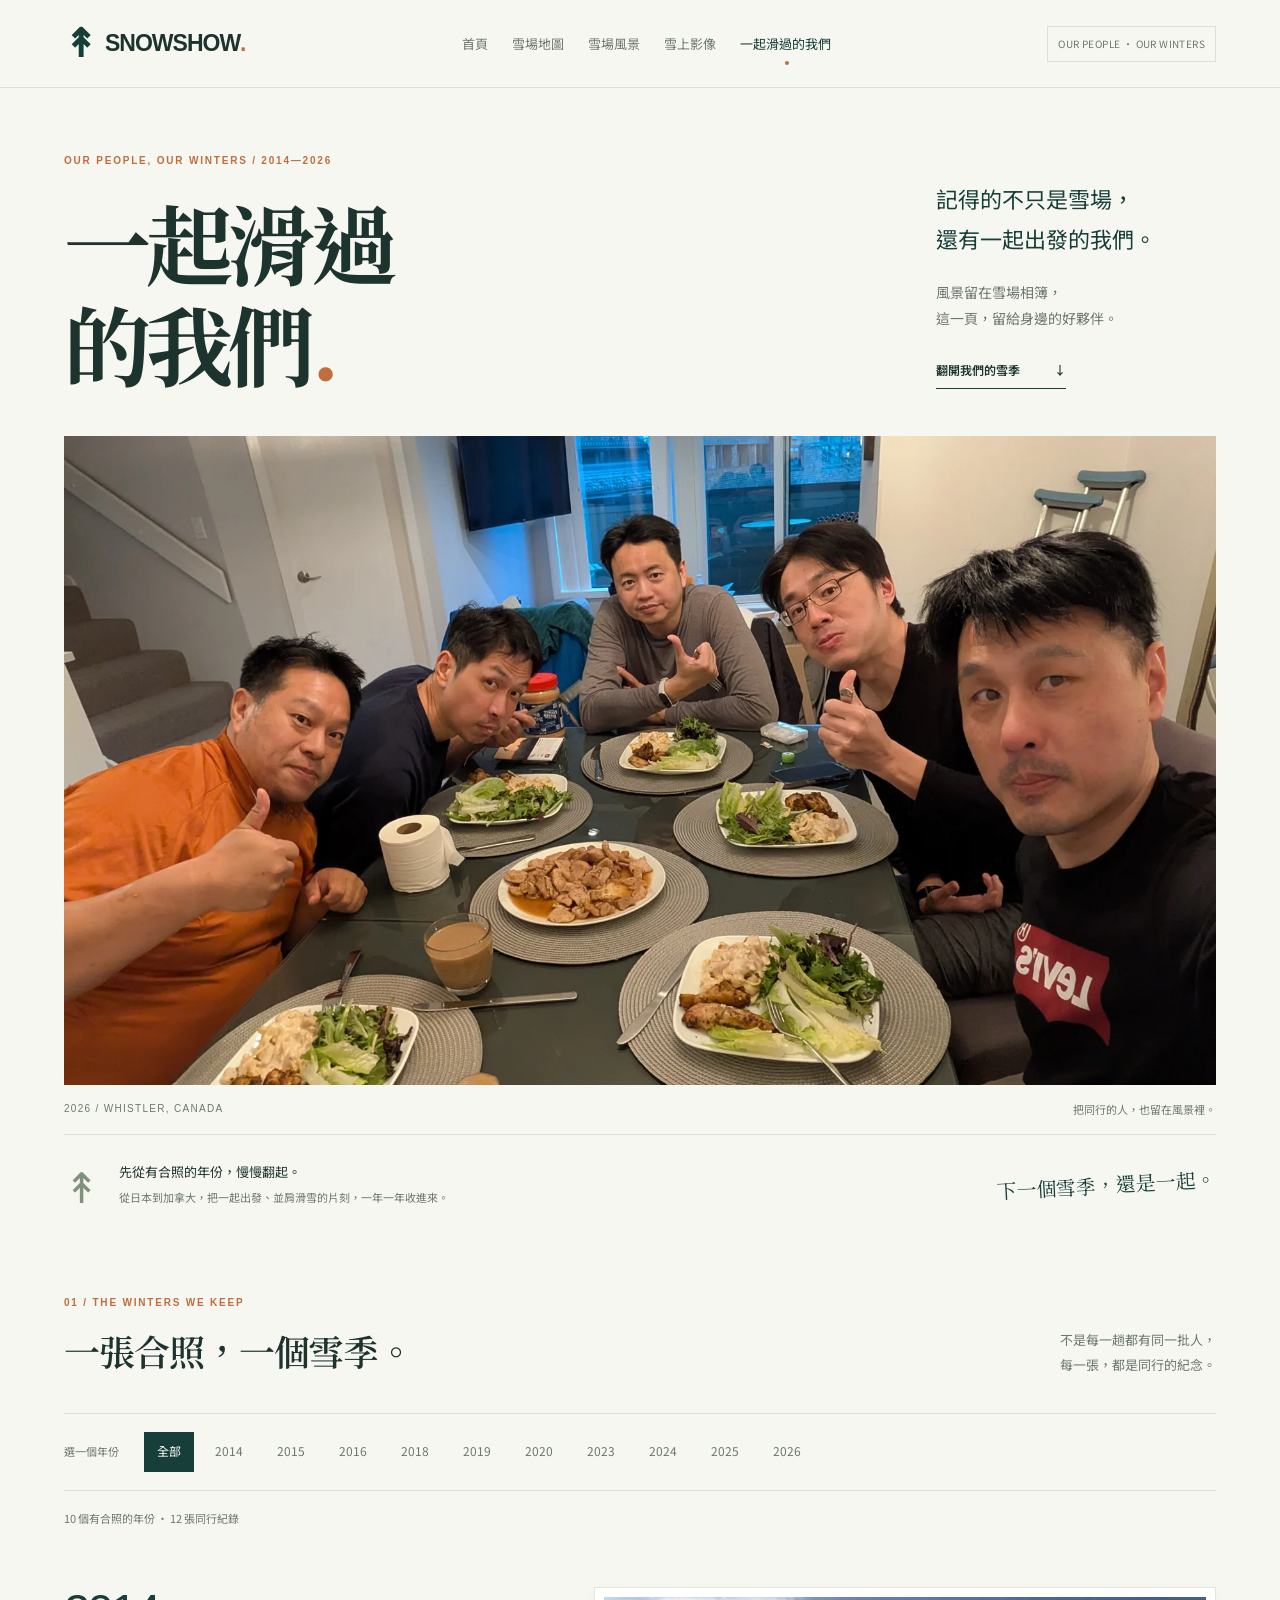
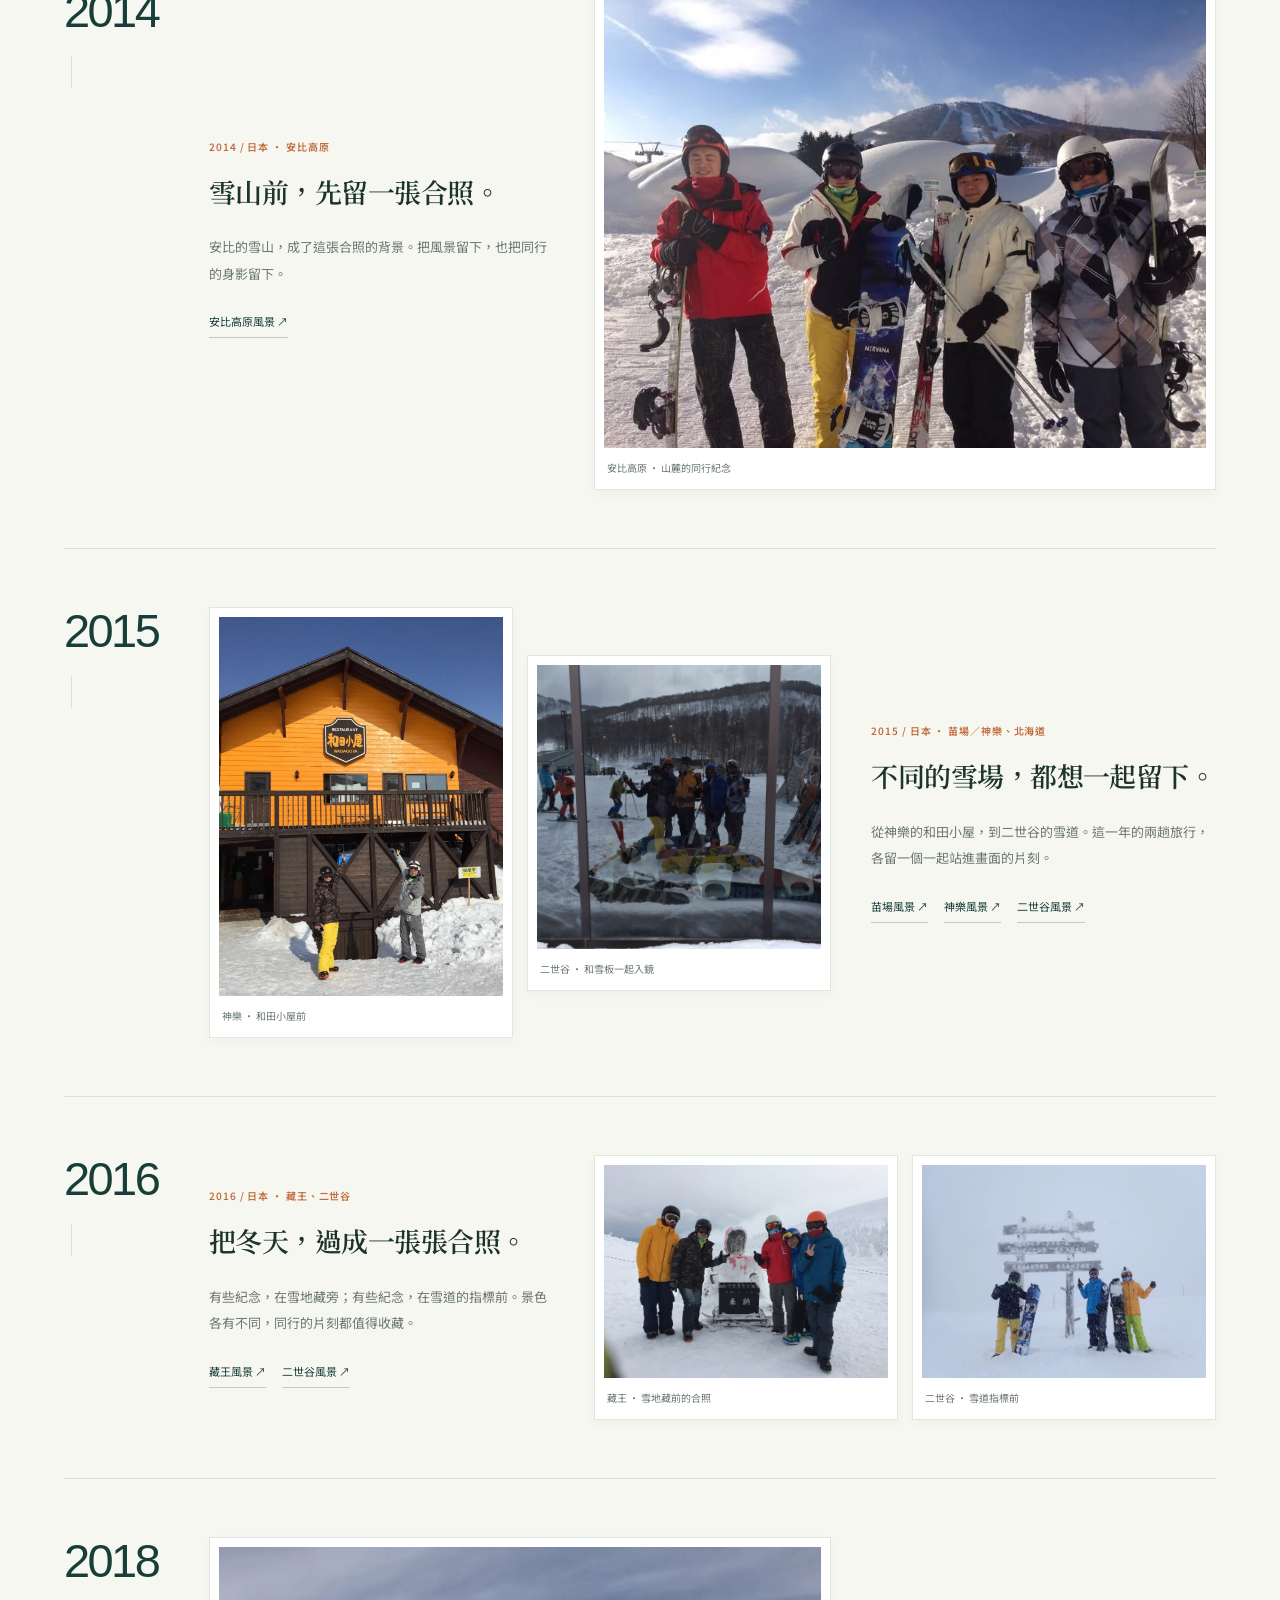
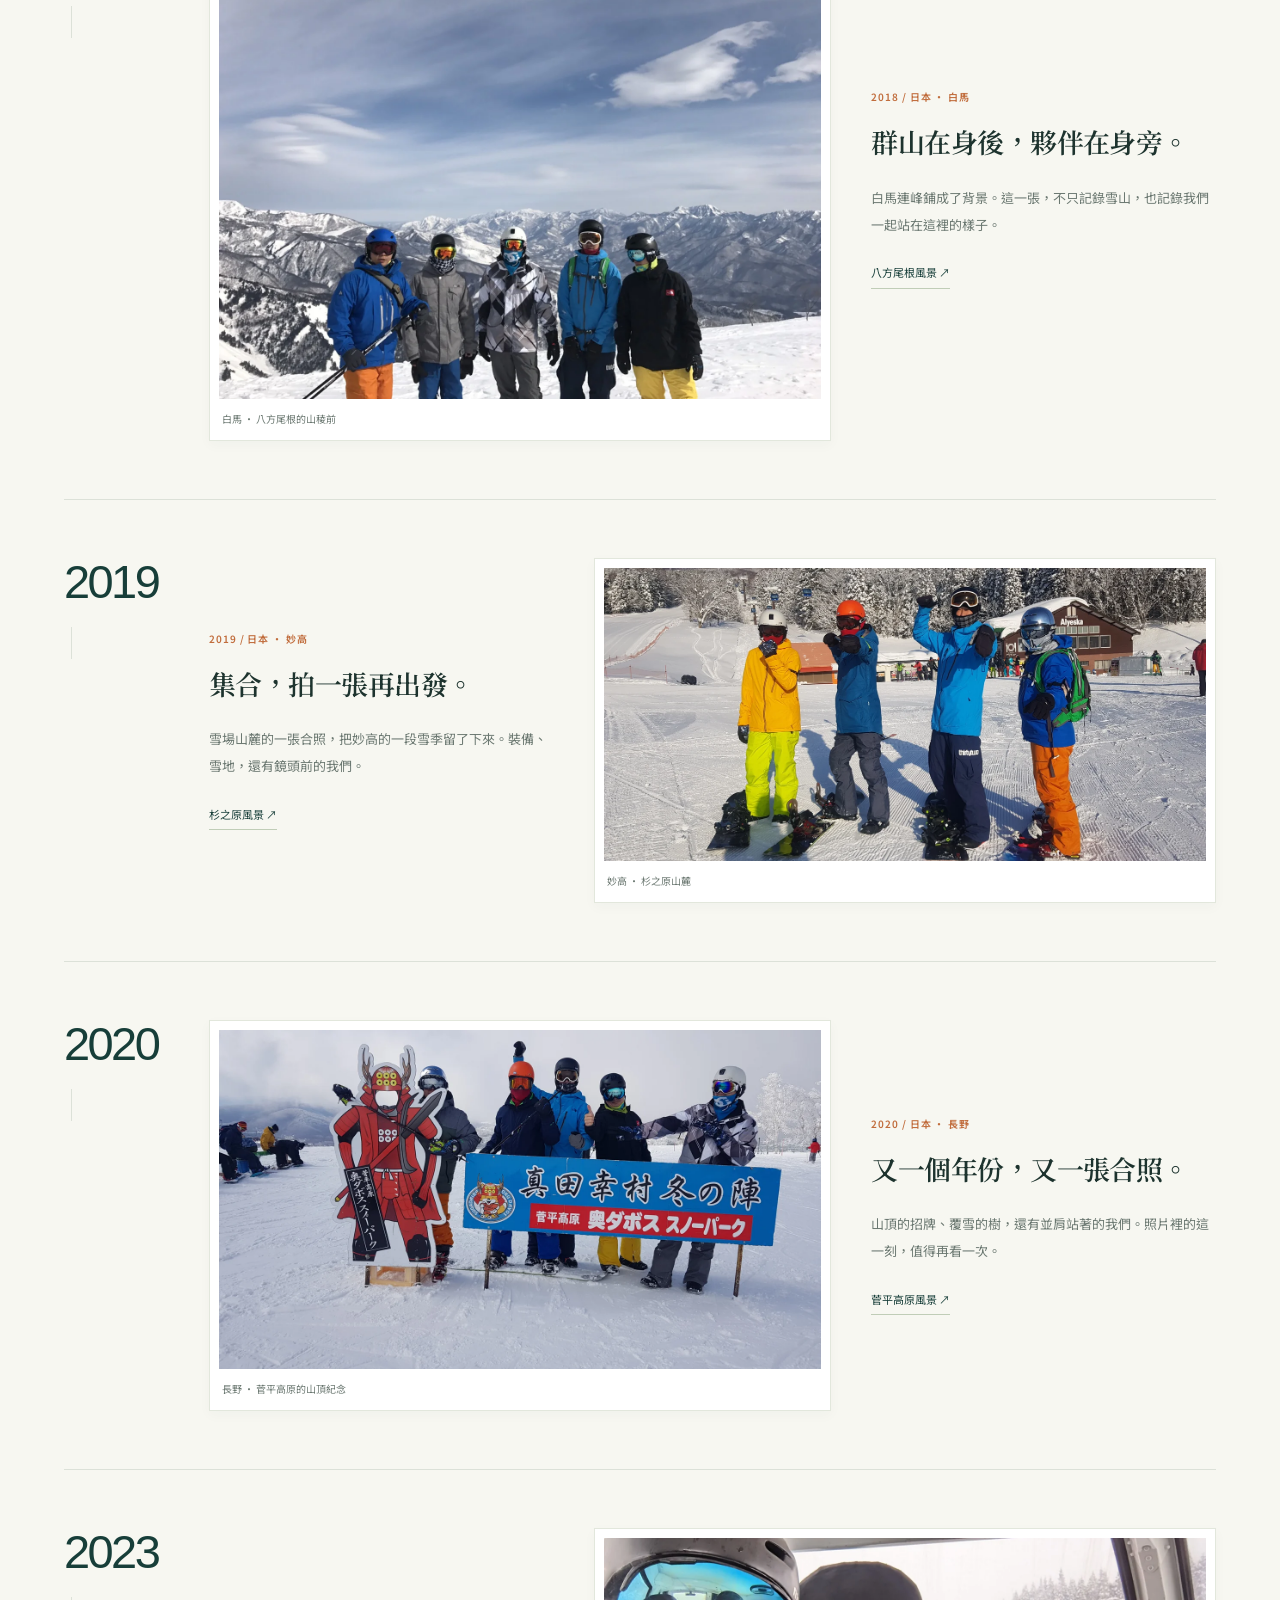
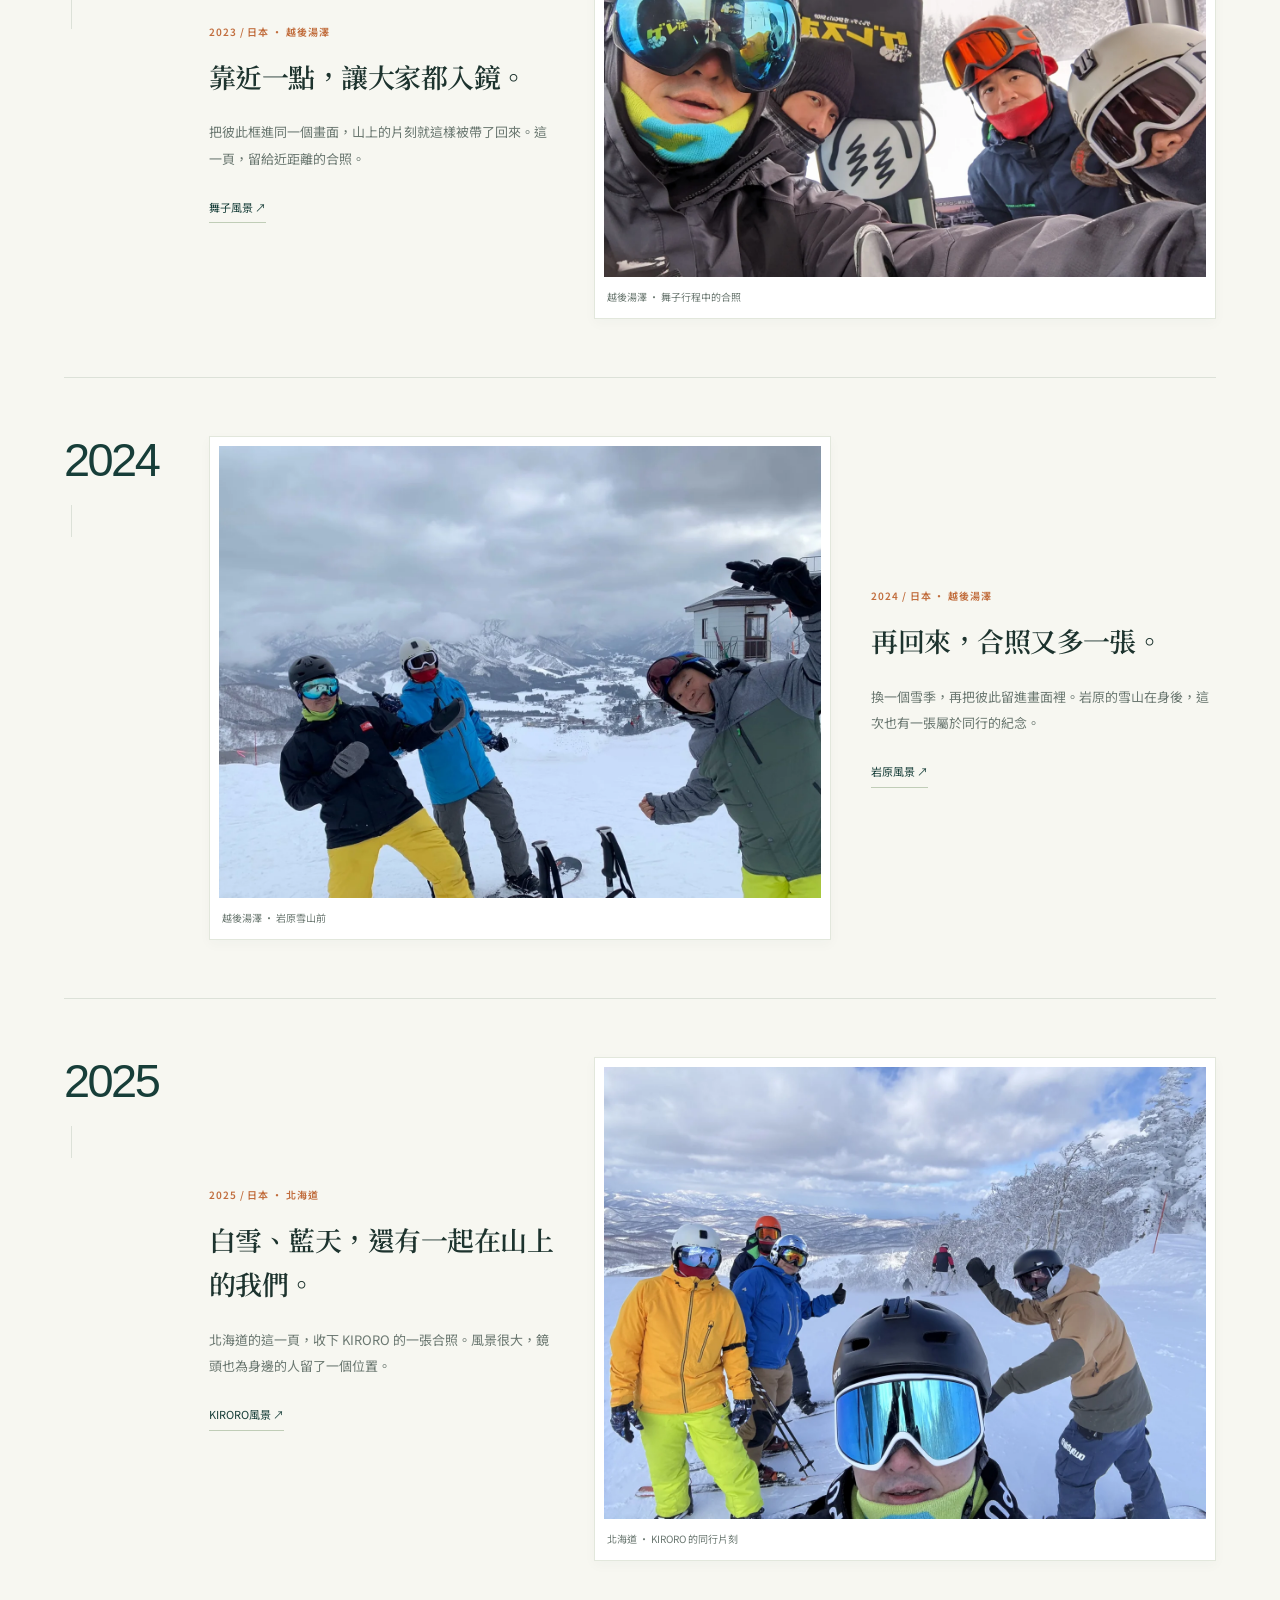
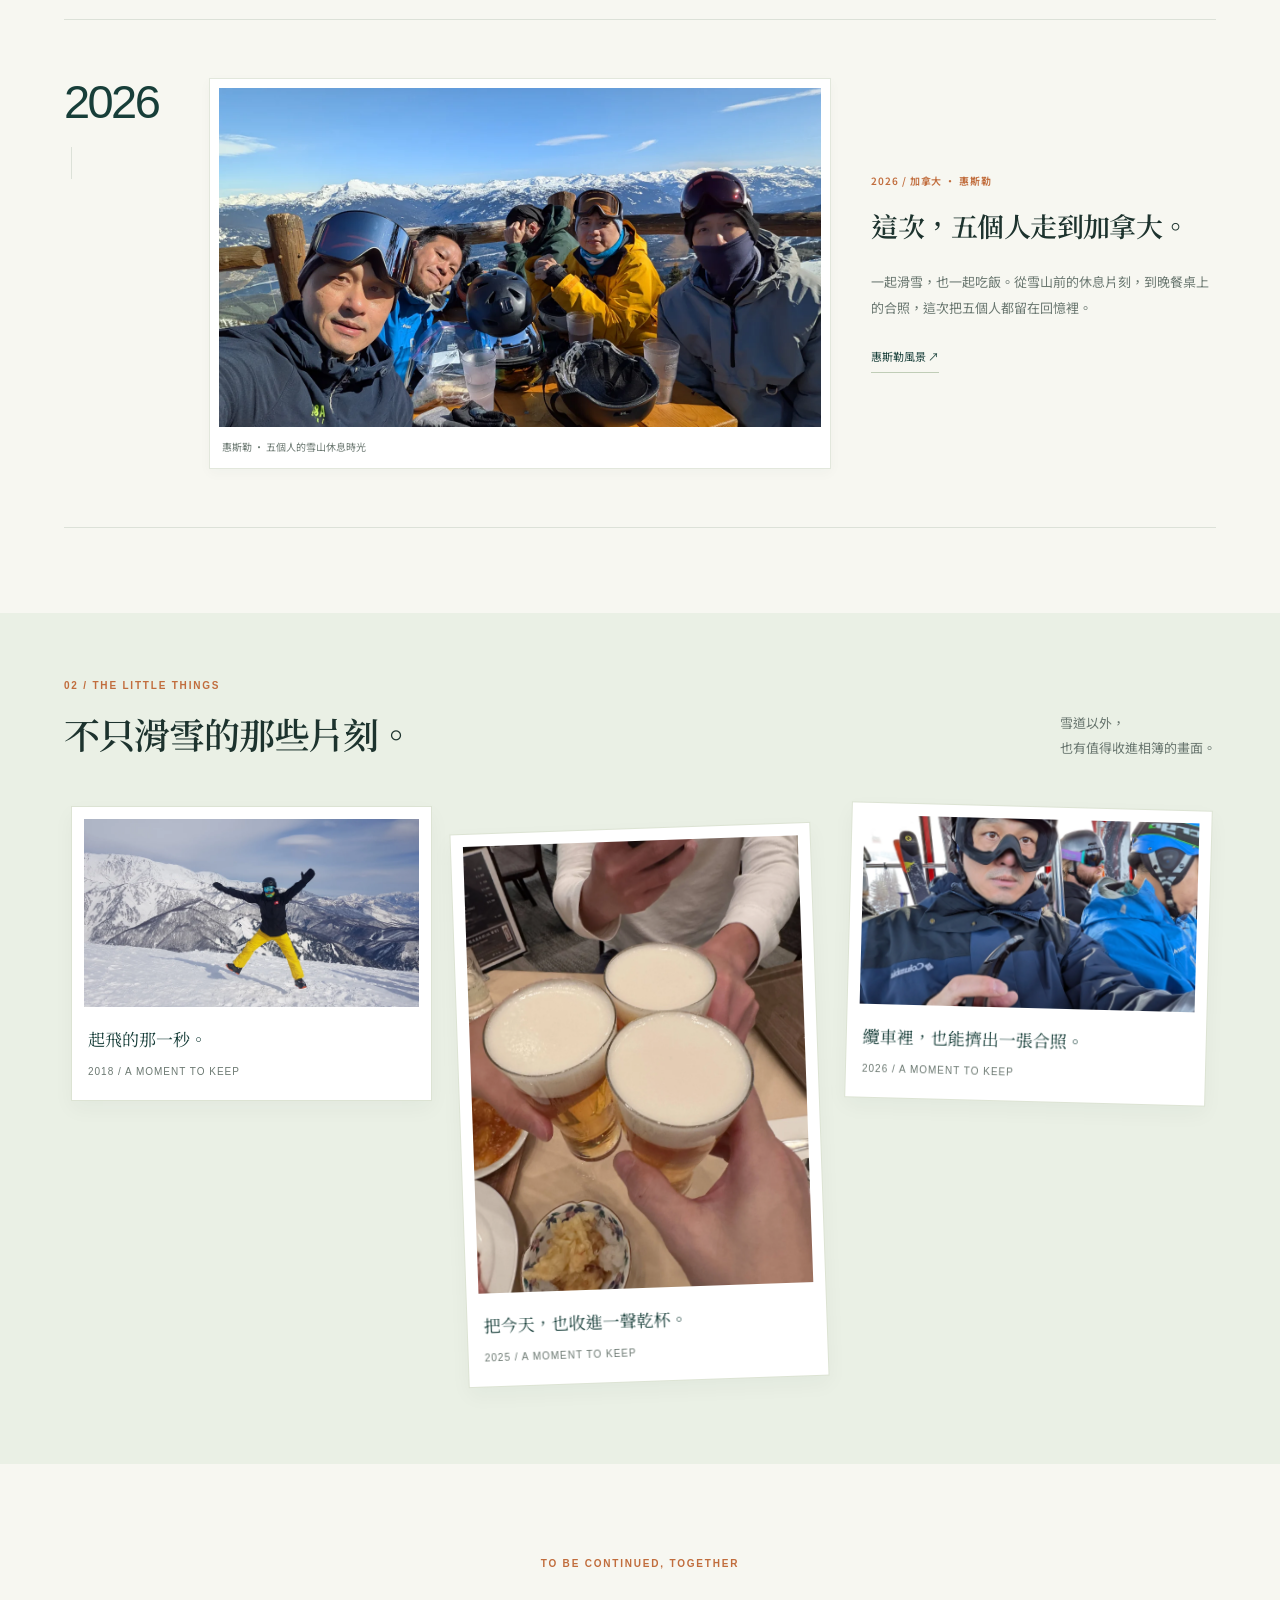
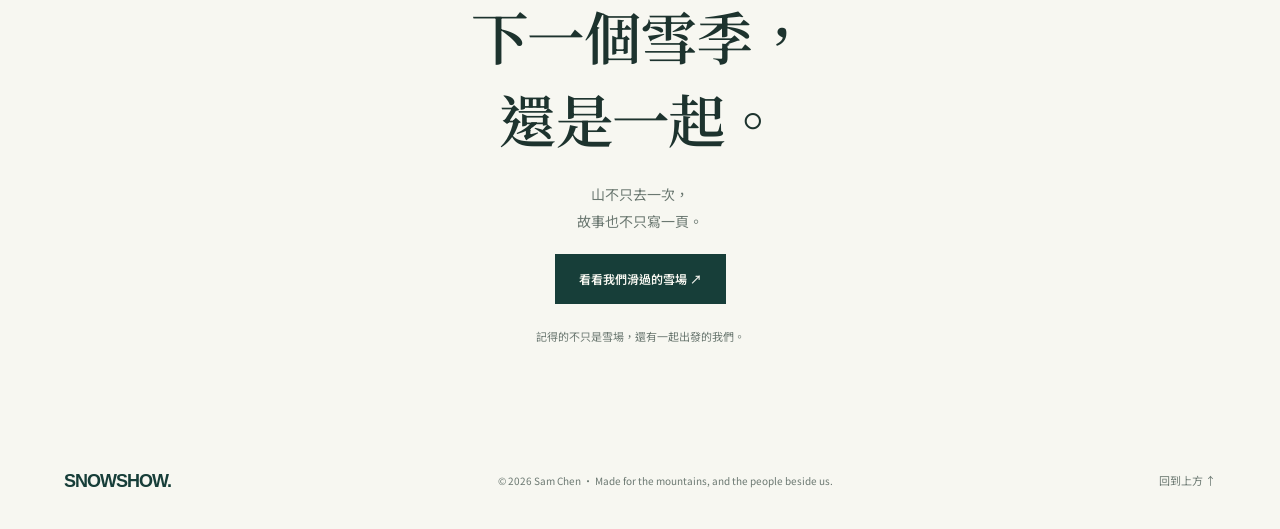
==== companions.html @ 15e6a034 "Add ski companions memories page with five-person Whistler photos" ====
<!doctype html>
<html lang="zh-Hant">
  <head>
    <meta charset="utf-8" />
    <meta name="viewport" content="width=device-width, initial-scale=1" />
    <meta
      name="description"
      content="一起滑過的我們。記得的不只是雪場，還有一起出發的夥伴。2014—2026 的同行紀念。"
    />
    <meta name="theme-color" content="#173e39" />
    <title>一起滑過的我們 — SnowShow</title>
    <link rel="stylesheet" href="assets/css/site.css" />
    <link rel="stylesheet" href="assets/css/companions.css" />
    <script src="assets/js/companions-data.js" defer></script>
    <script src="assets/js/companions.js" defer></script>
  </head>
  <body class="companions-page">
    <a class="skip-link" href="#main">跳到主要內容</a>
    <header class="site-header">
      <a
        class="brand"
        href="index.html"
        aria-label="SnowShow 首頁"
        ><span class="brand-mark" aria-hidden="true">↟</span> SNOWSHOW<span
          class="brand-dot"
          >.</span
        ></a
      >
      <nav class="site-nav" aria-label="主要導覽">
        <a href="index.html">首頁</a>
        <a href="snowmap.html">雪場地圖</a>
        <a href="resort.html">雪場風景</a>
        <a href="video.html">雪上影像</a>
        <a href="companions.html" aria-current="page">一起滑過的我們</a>
      </nav>
      <span class="preview-badge">OUR PEOPLE · OUR WINTERS</span>
    </header>
    <main id="main">
      <section
        class="friends-hero friends-container"
        aria-labelledby="hero-title"
      >
        <div class="friends-hero-heading">
          <div>
            <p class="eyebrow">OUR PEOPLE, OUR WINTERS / 2014—2026</p>
            <h1 id="hero-title">一起滑過<br />的我們<span>.</span></h1>
          </div>
          <div class="friends-intro">
            <p class="friends-lead">
              記得的不只是雪場，<br />還有一起出發的我們。
            </p>
            <p>風景留在雪場相簿，<br />這一頁，留給身邊的好夥伴。</p>
            <a class="friends-text-link" href="#memories"
              >翻開我們的雪季 <span aria-hidden="true">↓</span></a
            >
          </div>
        </div>
        <figure class="friends-cover">
          <div id="hero-photo"></div>
          <figcaption>
            <span>2026 / WHISTLER, CANADA</span
            ><span>把同行的人，也留在風景裡。</span>
          </figcaption>
        </figure>
        <div class="friends-page-note">
          <span class="friends-note-mark" aria-hidden="true">↟</span>
          <p>
            先從有合照的年份，慢慢翻起。<br /><span
            >從日本到加拿大，把一起出發、並肩滑雪的片刻，一年一年收進來。</span
            >
          </p>
          <span class="friends-handnote">下一個雪季，還是一起。</span>
        </div>
      </section>
      <section
        class="friends-memories friends-container"
        id="memories"
        aria-labelledby="memories-title"
      >
        <div class="friends-section-heading">
          <div>
            <p class="eyebrow">01 / THE WINTERS WE KEEP</p>
            <h2 id="memories-title">一張合照，一個雪季。</h2>
          </div>
          <p>不是每一趟都有同一批人，<br />每一張，都是同行的紀念。</p>
        </div>
        <div class="friends-year-bar">
          <span class="friends-year-label">選一個年份</span>
          <div
            id="year-filter"
            class="friends-year-options"
            role="group"
            aria-label="依年份查看回憶"
          ></div>
        </div>
        <p
          class="friends-filter-status"
          id="memory-status"
          role="status"
          aria-live="polite"
        ></p>
        <div id="timeline-list" class="friends-timeline"></div>
      </section>
      <section class="friends-moments" aria-labelledby="moments-title">
        <div class="friends-container">
          <div class="friends-section-heading">
            <div>
              <p class="eyebrow">02 / THE LITTLE THINGS</p>
              <h2 id="moments-title">不只滑雪的那些片刻。</h2>
            </div>
            <p>雪道以外，<br />也有值得收進相簿的畫面。</p>
          </div>
          <div id="moments-grid" class="friends-moments-grid"></div>
        </div>
      </section>
      <section
        class="friends-closing friends-container"
        aria-labelledby="closing-title"
      >
        <p class="eyebrow">TO BE CONTINUED, TOGETHER</p>
        <h2 id="closing-title">下一個雪季，<br />還是一起。</h2>
        <p>山不只去一次，<br />故事也不只寫一頁。</p>
        <a class="button button-dark" href="snowmap.html"
          >看看我們滑過的雪場 ↗</a
        >
        <p class="friends-review-note">
          記得的不只是雪場，還有一起出發的我們。
        </p>
      </section>
    </main>
    <footer class="site-footer">
      <a class="brand" href="index.html">SNOWSHOW.</a
      ><span
        >© 2026 Sam Chen · Made for the mountains, and the people beside
        us.</span
      ><a href="#main">回到上方 ↑</a>
    </footer>
    <dialog id="friends-viewer" class="friends-viewer" aria-label="合照檢視器">
      <div class="friends-viewer-toolbar">
        <span id="viewer-count"></span
        ><button type="button" id="viewer-close" aria-label="關閉照片">
          關閉 ✕
        </button>
      </div>
      <img id="viewer-image" alt="" />
      <div class="friends-viewer-footer">
        <button type="button" id="viewer-prev" aria-label="上一張照片">
          ←
        </button>
        <p id="viewer-caption" aria-live="polite"></p>
        <button type="button" id="viewer-next" aria-label="下一張照片">
          →
        </button>
      </div>
    </dialog>
    <noscript
      ><p class="friends-container">
        請啟用
        JavaScript，查看年份回憶與合照。
      </p></noscript
    >
  </body>
</html>
---- assets/css/site.css ----
@import url("https://fonts.googleapis.com/css2?family=Noto+Sans+TC:wght@400;500;600;700;800&family=Noto+Serif+TC:wght@600;700&display=swap");
.sr-only {
  position: absolute;
  width: 1px;
  height: 1px;
  overflow: hidden;
  clip: rect(0, 0, 0, 0);
  white-space: nowrap;
}
.scenery-main {
  max-width: 1440px;
  margin: auto;
  padding: 0 5% 70px;
}
.scenery-main .page-intro h1 {
  overflow-wrap: anywhere;
}
.scenery-toolbar {
  display: flex;
  align-items: center;
  gap: 14px;
  flex-wrap: wrap;
  margin-bottom: 30px;
}
.scenery-toolbar input,
.scenery-toolbar select {
  padding: 12px 14px;
  background: white;
  border: 1px solid var(--line);
  font: 12px var(--sans);
  color: var(--ink);
  min-height: 44px;
  border-radius: 3px;
}
.scenery-toolbar input {
  width: 330px;
  max-width: 100%;
}
.scenery-toolbar > span {
  font-size: 11px;
  color: var(--muted);
  margin-left: auto;
}
.resort-catalog {
  display: grid;
  grid-template-columns: repeat(3, minmax(0, 1fr));
  gap: 25px;
}
.scenery-card {
  background: white;
  border: 1px solid var(--line);
  overflow: hidden;
  min-width: 0;
}
.scenery-card > img {
  width: 100%;
  height: 220px;
  object-fit: cover;
  transition: filter 0.2s;
}
.scenery-card:hover > img {
  filter: brightness(1.07);
}
.scenery-placeholder {
  height: 220px;
  display: flex;
  flex-direction: column;
  align-items: center;
  justify-content: center;
  background: #e9eee3;
  color: #7c8e76;
  gap: 12px;
}
.scenery-placeholder > span:first-child {
  font-size: 50px;
  line-height: 1;
}
.scenery-placeholder > span:last-child {
  font-size: 11px;
  letter-spacing: 0.1em;
}
.scenery-card-body {
  padding: 20px;
}
.scenery-card-body .eyebrow {
  font-size: 8px;
  color: var(--orange);
  letter-spacing: 0.08em;
  line-height: 1.8;
}
.scenery-card-body h2 {
  font-size: 20px;
  margin: 10px 0 16px;
  line-height: 1.5;
}
.scenery-card-body > span {
  font-size: 11px;
  color: var(--muted);
}
.detail-links {
  display: flex;
  align-items: center;
  justify-content: space-between;
  gap: 20px;
  border-top: 1px solid var(--line);
  padding: 20px 0 30px;
  font-size: 12px;
}
.scenery-detail-grid {
  display: grid;
  grid-template-columns: repeat(2, minmax(0, 1fr));
  gap: 30px;
}
.scenery-detail-grid figure {
  margin: 0;
  min-width: 0;
}
.scenery-detail-grid img {
  width: 100%;
  height: 330px;
  object-fit: cover;
}
.scenery-detail-grid a {
  display: block;
  cursor: zoom-in;
}
.scenery-detail-grid figcaption {
  font-size: 12px;
  color: var(--muted);
  padding: 12px 0;
}
.scenery-pending {
  text-align: center;
  padding: 70px 20px;
  background: #eaf0e5;
}
.scenery-pending > span {
  font-size: 65px;
  color: #77906e;
  line-height: 1.4;
}
.scenery-pending h2 {
  font-size: 26px;
  margin: 18px 0 14px;
}
.scenery-pending p {
  font-size: 13px;
  color: var(--muted);
  margin-bottom: 25px;
}
.scenery-empty {
  padding: 50px 0;
  text-align: center;
  color: var(--muted);
  font-size: 13px;
}
.popup-scenery {
  display: block;
  width: 100%;
  height: 120px;
  object-fit: cover;
  border-radius: 3px;
  margin: 12px 0;
}
@media (max-width: 1000px) {
  .resort-catalog {
    grid-template-columns: repeat(2, minmax(0, 1fr));
  }
  .scenery-detail-grid img {
    height: 260px;
  }
}
@media (max-width: 760px) {
  .scenery-main {
    padding: 0 6% 45px;
  }
  .scenery-main .page-intro h1 {
    font-size: 32px;
  }
  .scenery-toolbar {
    gap: 10px;
    margin-bottom: 22px;
  }
  .scenery-toolbar input {
    width: 100%;
    font-size: 16px;
  }
  .scenery-toolbar > span {
    font-size: 10px;
  }
  .resort-catalog {
    grid-template-columns: 1fr;
    gap: 20px;
  }
  .scenery-card > img,
  .scenery-placeholder {
    height: 220px;
  }
  .scenery-detail-grid {
    grid-template-columns: 1fr;
    gap: 20px;
  }
  .scenery-detail-grid img {
    height: auto;
    max-height: 500px;
    object-fit: contain;
  }
  .scenery-detail-grid figcaption {
    font-size: 11px;
  }
  .detail-links {
    font-size: 11px;
  }
  .scenery-pending {
    padding: 40px 20px;
  }
  .scenery-pending h2 {
    font-size: 23px;
  }
  .photo-grid > a:last-child:nth-child(even) {
    grid-column: auto;
  }
  .photo-grid > a:last-child:nth-child(even) img {
    height: 170px;
  }
}
:root {
  --pine: #173e39;
  --ink: #1d332e;
  --muted: #6b7871;
  --paper: #f7f7f1;
  --line: #dce1d8;
  --orange: #c16d3d;
  --pale: #eaf0e6;
  --white: #fff;
  --sans:
    "Noto Sans TC", -apple-system, BlinkMacSystemFont, "Segoe UI", sans-serif;
  --serif: "Noto Serif TC", "Songti TC", serif;
}
* {
  box-sizing: border-box;
}
html {
  scroll-behavior: smooth;
  scroll-padding-top: 100px;
}
body {
  margin: 0;
  background: var(--paper);
  color: var(--ink);
  font-family: var(--sans);
  font-size: 15px;
  line-height: 1.8;
}
a {
  color: inherit;
  text-decoration: none;
}
button,
input {
  font: inherit;
}
button,
a,
input,
video {
  -webkit-tap-highlight-color: transparent;
}
button {
  cursor: pointer;
}
button:disabled {
  cursor: default;
}
a:focus-visible,
button:focus-visible,
input:focus-visible,
video:focus-visible {
  outline: 3px solid var(--orange);
  outline-offset: 5px;
}
img {
  display: block;
  max-width: 100%;
  object-fit: cover;
}
h1,
h2,
h3,
p {
  margin: 0;
}
h1,
h2,
h3 {
  line-height: 1.35;
  font-weight: 600;
  letter-spacing: -0.04em;
}
button {
  color: inherit;
}
::selection {
  background: #d6e1b9;
  color: var(--pine);
}
[hidden] {
  display: none !important;
}
.skip-link {
  position: fixed;
  z-index: 2000;
  top: 8px;
  left: 12px;
  padding: 8px 20px;
  background: white;
  transform: translateY(-180%);
}
.skip-link:focus {
  transform: translateY(0);
}
.site-header {
  height: 88px;
  display: flex;
  align-items: center;
  justify-content: space-between;
  padding: 0 5%;
  gap: 25px;
  border-bottom: 1px solid var(--line);
  background: var(--paper);
  position: relative;
  z-index: 1100;
}
.brand {
  font-family: Arial, sans-serif;
  font-size: 23px;
  font-weight: 800;
  letter-spacing: -1px;
  display: inline-flex;
  align-items: center;
  white-space: nowrap;
}
.brand-mark {
  font-size: 39px;
  line-height: 1;
  margin-right: 9px;
  color: var(--pine);
}
.brand-dot {
  color: var(--orange);
}
.site-nav {
  display: flex;
  gap: 34px;
  align-items: center;
}
.site-nav a {
  font-size: 13px;
  color: var(--muted);
  padding: 30px 0;
  position: relative;
  white-space: nowrap;
}
.site-nav a:hover,
.site-nav a[aria-current] {
  color: var(--pine);
}
.site-nav a[aria-current]::after {
  content: "";
  position: absolute;
  bottom: 20px;
  left: 50%;
  width: 4px;
  height: 4px;
  background: var(--orange);
  border-radius: 50%;
}
.header-social {
  font-family: Arial, sans-serif;
  font-size: 12px;
  letter-spacing: 0.02em;
}
.header-social span {
  margin-left: 12px;
}
.eyebrow {
  font-family: Arial, var(--sans);
  font-size: 10px;
  letter-spacing: 0.18em;
  font-weight: 600;
  line-height: 1.6;
}
.tiny-line {
  display: inline-block;
  width: 25px;
  height: 1px;
  background: #b2c5b2;
  margin: 0 10px 3px 0;
}
.hero {
  display: grid;
  grid-template-columns: 46% 54%;
  min-height: 650px;
}
.hero-copy {
  background: var(--pine);
  color: var(--paper);
  padding: 66px 9% 36px 11%;
  display: flex;
  flex-direction: column;
  justify-content: center;
  position: relative;
  overflow: hidden;
}
.hero-copy::after {
  content: "";
  position: absolute;
  width: 450px;
  height: 450px;
  border: 1px solid #ffffff0d;
  transform: rotate(-30deg);
  border-radius: 45%;
  right: -290px;
  bottom: -90px;
  box-shadow:
    0 0 0 30px #ffffff03,
    0 0 0 60px #ffffff03,
    0 0 0 90px #ffffff03;
  pointer-events: none;
}
.hero-copy > .eyebrow {
  color: #c7d3be;
}
.hero h1 {
  font-size: clamp(42px, 5.3vw, 80px);
  line-height: 1.45;
  letter-spacing: -0.04em;
  margin: 24px 0 19px;
  font-weight: 500;
}
.serif-word {
  font-family: var(--serif);
  color: #dbe4bf;
}
.hero-description {
  font-size: 13px;
  line-height: 2.1;
  color: #d0dcd1;
}
.hero-actions {
  display: flex;
  align-items: center;
  gap: 24px;
  flex-wrap: wrap;
  margin-top: 35px;
  position: relative;
  z-index: 1;
}
.button {
  display: inline-flex;
  align-items: center;
  justify-content: space-between;
  gap: 25px;
  min-height: 50px;
  padding: 13px 23px;
  font-size: 12px;
  font-weight: 600;
  border: 1px solid transparent;
  transition:
    background 0.2s,
    transform 0.2s;
}
.button:hover {
  transform: translateY(-2px);
}
.button-light {
  background: var(--paper);
  color: var(--pine);
}
.button-light:hover {
  background: #e1e9d5;
}
.button-dark {
  background: var(--pine);
  color: var(--paper);
}
.button-dark:hover {
  background: #25544b;
}
.text-link {
  font-size: 12px;
  border-bottom: 1px solid #ffffff5c;
  padding: 8px 0;
}
.text-link span {
  margin-left: 12px;
}
.hero-signature {
  display: flex;
  align-items: center;
  gap: 18px;
  border-top: 1px solid #ffffff26;
  padding-top: 25px;
  margin-top: 48px;
}
.signature {
  font:
    italic 25px Georgia,
    serif;
  white-space: nowrap;
}
.hero-signature > span:last-child {
  font:
    8px Arial,
    sans-serif;
  letter-spacing: 0.15em;
  color: #b0c1b5;
}
.hero-photo {
  position: relative;
  min-width: 0;
  overflow: hidden;
  background: #32596a;
}
.hero-photo > img {
  width: 100%;
  height: 100%;
  position: absolute;
  object-position: 58% center;
}
.hero-photo::after {
  content: "";
  position: absolute;
  inset: 0;
  background: linear-gradient(180deg, #082a3b2e, transparent 40%, #082529b0);
}
.photo-topline {
  position: absolute;
  top: 28px;
  left: 30px;
  right: 30px;
  display: flex;
  justify-content: space-between;
  color: white;
  font:
    8px Arial,
    sans-serif;
  letter-spacing: 0.13em;
  z-index: 1;
}
.photo-caption {
  position: absolute;
  z-index: 1;
  bottom: 37px;
  left: 36px;
  right: 36px;
  display: flex;
  justify-content: space-between;
  align-items: end;
  color: white;
  font-size: 20px;
  line-height: 1.8;
}
.round-arrow {
  display: grid;
  place-items: center;
  border: 1px solid currentColor;
  width: 49px;
  height: 49px;
  border-radius: 50%;
  font-size: 23px;
  flex-shrink: 0;
}
.stats-strip {
  display: grid;
  grid-template-columns: 1fr 1fr 1.45fr 1fr;
  max-width: 1400px;
  margin: auto;
  padding: 37px 5%;
  border-bottom: 1px solid var(--line);
  gap: 30px;
}
.stats-strip > div {
  display: flex;
  flex-direction: column;
  border-right: 1px solid var(--line);
}
.stats-strip strong {
  font-family: Arial, sans-serif;
  font-size: 34px;
  line-height: 1.3;
  font-weight: 500;
  letter-spacing: -0.04em;
}
.stats-strip div > span {
  font-size: 11px;
  color: var(--muted);
  margin-top: 6px;
}
.stat-dash {
  color: #a3b1a4;
  padding: 0 10px;
}
.stats-strip > p {
  font:
    10px/1.8 Arial,
    sans-serif;
  letter-spacing: 0.12em;
  align-self: center;
  color: var(--muted);
}
.stats-strip b {
  font-weight: 500;
  color: var(--pine);
}
.section-wrap {
  padding: 90px 5%;
  max-width: 1440px;
  margin: auto;
}
.section-heading {
  display: flex;
  justify-content: space-between;
  align-items: end;
  gap: 25px;
  margin-bottom: 35px;
}
.section-heading h2 {
  font-size: 32px;
  margin-top: 12px;
}
.section-heading > p,
.small-note {
  font-size: 12px;
  color: var(--muted);
  line-height: 2;
}
.section-heading .eyebrow,
.about-copy > .eyebrow,
.page-intro > .eyebrow {
  color: var(--orange);
}
.mobile-break {
  display: none;
}
.journal-grid {
  display: grid;
  grid-template-columns: 1.1fr 1fr;
  gap: 24px;
}
.journal-card {
  position: relative;
  overflow: hidden;
  background: #567267;
  display: block;
  min-height: 300px;
}
.journal-card > img {
  width: 100%;
  height: 100%;
  position: absolute;
  transition: transform 0.6s;
}
.journal-card:hover > img {
  transform: scale(1.035);
}
.journal-card::after {
  content: "";
  position: absolute;
  inset: 0;
  background: linear-gradient(0deg, #092c2cd9, transparent 80%);
}
.journal-feature {
  min-height: 570px;
}
.journal-feature > img {
  object-position: 43% center;
}
.card-overlay {
  position: absolute;
  bottom: 30px;
  left: 32px;
  right: 32px;
  color: white;
  z-index: 1;
}
.card-overlay h3 {
  font-size: 28px;
  margin: 14px 0 24px;
  line-height: 1.5;
}
.card-link {
  display: flex;
  justify-content: space-between;
  font-size: 11px;
  border-top: 1px solid #ffffff59;
  padding-top: 15px;
}
.journal-side {
  display: grid;
  grid-template-rows: 1fr auto;
  gap: 24px;
}
.journal-side h3 {
  font-size: 23px;
}
.destination-note {
  display: flex;
  justify-content: space-between;
  align-items: center;
  padding: 29px 32px;
  background: #e7ecdf;
  gap: 20px;
}
.destination-note h3 {
  font-size: 24px;
  margin: 12px 0 10px;
}
.destination-note p:last-child {
  font-size: 12px;
  color: #56695e;
}
.destination-note .eyebrow {
  color: #617354;
}
.destination-note:hover .round-arrow {
  background: var(--pine);
  color: white;
}
.about-section {
  max-width: 1440px;
  margin: 0 auto;
  display: grid;
  grid-template-columns: 1fr 1fr;
  gap: 8%;
  padding: 20px 5% 65px;
  align-items: center;
}
.about-image {
  position: relative;
}
.about-image > img {
  width: 100%;
  height: 460px;
}
.about-image > img.about-portrait {
  height: auto;
  aspect-ratio: 4 / 5;
  object-fit: cover;
  object-position: center bottom;
}
.image-label {
  position: absolute;
  bottom: 20px;
  left: 20px;
  color: white;
  background: #173e39cf;
  padding: 7px 12px;
  font:
    8px Arial,
    sans-serif;
  letter-spacing: 0.13em;
}
.about-copy h2 {
  font-family: var(--serif);
  font-size: 40px;
  line-height: 1.6;
  margin: 18px 0 24px;
}
.about-copy > p:not(.eyebrow) {
  font-size: 13px;
  line-height: 2.2;
  color: var(--muted);
  margin-bottom: 18px;
}
.about-copy .button {
  margin-top: 10px;
}
.gallery-section {
  padding-top: 55px;
}
.photo-grid {
  display: grid;
  grid-template-columns: repeat(3, 1fr);
  gap: 15px;
}
.photo-grid a {
  overflow: hidden;
  background: var(--pale);
  cursor: zoom-in;
}
.photo-grid img {
  width: 100%;
  height: 250px;
  transition: transform 0.5s;
}
.photo-grid a:hover img {
  transform: scale(1.04);
}
.contact-banner {
  padding: 68px 5%;
  text-align: center;
  background: var(--pine);
  color: var(--paper);
}
.contact-banner .eyebrow {
  color: #b3c4a4;
}
.contact-banner h2 {
  font-family: var(--serif);
  font-size: 38px;
  margin: 18px 0 28px;
}
.site-footer {
  display: flex;
  justify-content: space-between;
  align-items: center;
  gap: 25px;
  padding: 32px 5%;
  font-size: 10px;
  color: var(--muted);
}
.site-footer .brand {
  font-size: 18px;
  color: var(--pine);
}
.site-footer > a:last-child {
  font-size: 11px;
}
.lightbox {
  padding: 0;
  border: 0;
  background: #101d1b;
  color: white;
  max-width: 92vw;
  max-height: 92dvh;
  overflow: auto;
}
.lightbox::backdrop {
  background: #081b17ed;
}
.lightbox img {
  max-height: 80dvh;
  width: 100%;
  object-fit: contain;
}
.lightbox-caption {
  padding: 10px 20px;
  text-align: center;
  font-size: 12px;
}
.lightbox-close {
  position: absolute;
  right: 10px;
  top: 10px;
  color: white;
  background: #173e39e6;
  border: 0;
  border-radius: 50%;
  width: 40px;
  height: 40px;
  font-size: 18px;
}
.video-main {
  max-width: 1440px;
  margin: auto;
  padding: 0 5% 80px;
}
.page-intro {
  padding: 60px 0 45px;
}
.page-intro h1 {
  font-family: var(--serif);
  font-size: 49px;
  line-height: 1.5;
  margin-top: 18px;
}
.page-intro > p:last-child {
  font-size: 13px;
  color: var(--muted);
  line-height: 2;
  margin-top: 22px;
}
.video-grid {
  display: grid;
  grid-template-columns: 1fr 1fr;
  gap: 30px;
}
.resort-films-collection {
  margin-top: 48px;
}
.archive-films-heading {
  margin-top: 56px;
}
.resort-film-card .film-player video {
  aspect-ratio: 16 / 9;
}
.film-meta .film-resort-title {
  font-size: 24px;
  margin: 8px 0;
}
.film-meta .film-description {
  font-size: 12px;
  color: var(--muted);
}
.film-album-link {
  display: inline-block;
  margin-top: 14px;
}
#resort-film-players {
  grid-template-columns: minmax(0, 1fr);
  max-width: 900px;
}
.film-player {
  background: #102a26;
}
.film-player video {
  display: block;
  width: 100%;
  aspect-ratio: 16/11;
  object-fit: contain;
  max-height: 600px;
}
.film-meta {
  display: flex;
  gap: 22px;
  padding: 26px 0;
}
.film-number {
  font:
    28px Georgia,
    serif;
  color: #98a58f;
  line-height: 1.6;
}
.film-meta h2 {
  font-size: 24px;
  margin: 8px 0;
}
.film-meta p:last-child {
  font-size: 12px;
  color: var(--muted);
}
.film-meta .eyebrow {
  font-size: 9px;
  color: var(--orange);
}
.video-error {
  font-size: 12px;
  color: #95411e;
}
.video-error a {
  text-decoration: underline;
}
.map-invitation {
  margin-top: 45px;
  border-top: 1px solid var(--line);
  border-bottom: 1px solid var(--line);
  padding: 35px 0;
  display: flex;
  align-items: center;
  justify-content: space-between;
  gap: 20px;
}
.map-invitation h2 {
  font-size: 27px;
  margin: 10px 0;
}
.map-invitation p:last-child {
  font-size: 13px;
  color: var(--muted);
}
.map-invitation .eyebrow {
  color: var(--orange);
}
.map-main {
  padding: 30px 3% 0;
}
.map-heading {
  display: flex;
  justify-content: space-between;
  align-items: center;
  gap: 24px;
  padding: 0 0 26px;
}
.map-heading .eyebrow {
  color: var(--orange);
}
.map-heading h1 {
  font-size: 28px;
  margin-top: 10px;
}
.map-stat {
  display: flex;
  align-items: center;
  gap: 15px;
}
.map-stat > strong {
  font:
    45px Arial,
    sans-serif;
  letter-spacing: -0.05em;
}
.map-stat > span {
  font-size: 11px;
  color: var(--muted);
}
.map-workspace {
  display: grid;
  grid-template-columns: 325px minmax(0, 1fr);
  height: calc(100dvh - 255px);
  min-height: 450px;
  border: 1px solid var(--line);
  background: white;
}
.resort-sidebar {
  display: flex;
  flex-direction: column;
  min-height: 0;
  border-right: 1px solid var(--line);
}
.sidebar-tools {
  padding: 23px 20px 0;
}
.search-label {
  font-size: 14px;
  font-weight: 600;
}
.search-box {
  display: flex;
  align-items: center;
  background: #f3f5ef;
  border: 1px solid #e3e7dd;
  padding: 0 12px;
  margin-top: 14px;
  gap: 8px;
}
.search-box > span {
  font-size: 26px;
  line-height: 1;
}
.search-box input {
  width: 100%;
  min-width: 0;
  background: transparent;
  border: 0;
  padding: 12px 0;
  font-size: 12px;
  color: var(--ink);
}
.search-box input:focus {
  outline: none;
}
.search-box:focus-within {
  outline: 2px solid var(--orange);
  outline-offset: 2px;
}
.country-filters {
  display: flex;
  flex-wrap: wrap;
  gap: 5px;
  margin: 16px 0 20px;
}
.country-filters button {
  border: 1px solid var(--line);
  background: transparent;
  font-size: 10px;
  border-radius: 3px;
  padding: 5px 9px;
  min-height: 32px;
}
.country-filters button[aria-pressed="true"] {
  background: var(--pine);
  border-color: var(--pine);
  color: white;
}
.list-summary {
  display: flex;
  justify-content: space-between;
  font-size: 10px;
  color: var(--muted);
  padding-bottom: 12px;
  border-bottom: 1px solid var(--line);
}
.list-summary > span:last-child {
  font-size: 9px;
}
.resort-list {
  margin: 0;
  padding: 0 12px;
  list-style: none;
  overflow: auto;
  overscroll-behavior: contain;
  scrollbar-width: thin;
}
.resort-list button {
  display: flex;
  justify-content: space-between;
  text-align: left;
  width: 100%;
  gap: 12px;
  border: 0;
  background: white;
  padding: 17px 8px;
  border-bottom: 1px solid #e9ede5;
  align-items: center;
}
.resort-list button:hover,
.resort-list button[aria-pressed="true"] {
  background: var(--pale);
}
.resort-list strong {
  font-size: 13px;
  font-weight: 500;
  display: block;
  line-height: 1.5;
}
.resort-meta {
  display: block;
  font-size: 10px;
  color: var(--muted);
  margin-top: 6px;
  line-height: 1.8;
}
.resort-arrow {
  color: #73876b;
}
.no-results {
  font-size: 12px;
  padding: 24px 20px;
  color: var(--muted);
}
.map-stage {
  position: relative;
  min-width: 0;
  isolation: isolate;
  background: #dae5df;
}
#map {
  position: absolute;
  inset: 0;
  z-index: 0;
}
.map-reset {
  position: absolute;
  z-index: 600;
  left: 18px;
  top: 18px;
  box-shadow: 0 2px 8px #173e391c;
  border: 1px solid #d5ddd2;
  background: var(--paper);
  padding: 10px 15px;
  font-size: 11px;
}
.map-reset:hover {
  background: white;
}
.map-legend {
  position: absolute;
  bottom: 24px;
  left: 18px;
  z-index: 600;
  background: #ffffffed;
  padding: 9px 12px;
  display: flex;
  gap: 8px;
  align-items: center;
  font-size: 10px;
  pointer-events: none;
}
.legend-dot {
  width: 7px;
  height: 7px;
  border-radius: 50%;
  background: var(--orange);
}
.legend-note {
  color: var(--muted);
  font-size: 9px;
  margin-left: 10px;
}
.map-footnote {
  font-size: 10px;
  color: var(--muted);
  text-align: center;
  padding: 12px;
}
.map-error {
  position: absolute;
  top: 45%;
  left: 10%;
  right: 10%;
  background: #fffffff2;
  padding: 20px;
  z-index: 650;
  font-size: 12px;
  text-align: center;
  border: 1px solid var(--line);
}
.leaflet-container {
  font-family: var(--sans);
  background: #dce7e1;
}
.leaflet-popup-content {
  margin: 20px;
  min-width: 180px;
}
.resort-popup .eyebrow {
  font-size: 8px;
  color: var(--orange);
}
.resort-popup h3 {
  font-size: 17px;
  margin: 8px 0;
}
.resort-popup p {
  font-size: 11px;
  color: var(--muted);
  margin: 6px 0;
}
.resort-popup a {
  font-size: 11px;
  color: var(--pine);
  display: block;
  margin-top: 12px;
}
.leaflet-popup-content-wrapper {
  border-radius: 5px;
}
.leaflet-control-attribution {
  font-size: 9px !important;
}
.snow-pin {
  position: relative;
  display: block;
  background: var(--pine);
  color: white;
  border: 2px solid white;
  width: 28px;
  height: 28px;
  border-radius: 50% 50% 50% 0;
  transform: rotate(-45deg);
  box-shadow: 0 2px 5px #173e3950;
  margin-top: 3px;
}
.snow-pin > span {
  display: block;
  transform: rotate(45deg);
  text-align: center;
  font-size: 19px;
  line-height: 23px;
}
.snow-pin-wrap:hover .snow-pin {
  background: var(--orange);
}
.noscript-note {
  padding: 20px;
}
@media (min-width: 1600px) {
  .hero {
    min-height: 760px;
  }
  .hero-copy {
    padding-left: 13%;
  }
  .hero h1 {
    font-size: 86px;
  }
  .hero-description {
    font-size: 15px;
  }
}
@media (max-width: 1050px) {
  .site-header {
    padding: 0 4%;
    gap: 20px;
  }
  .site-nav {
    gap: 23px;
  }
  .hero-copy {
    padding: 45px 8%;
  }
  .hero {
    min-height: 600px;
  }
  .hero-actions {
    gap: 20px;
  }
  .hero-signature {
    gap: 12px;
    flex-wrap: wrap;
  }
  .hero-signature > span:last-child {
    font-size: 7px;
  }
  .section-wrap {
    padding-top: 65px;
    padding-bottom: 65px;
  }
  .section-heading h2 {
    font-size: 28px;
  }
  .journal-feature {
    min-height: 550px;
  }
  .card-overlay {
    left: 24px;
    right: 24px;
  }
  .journal-side h3 {
    font-size: 21px;
  }
  .destination-note {
    padding: 26px 23px;
  }
  .destination-note h3 {
    font-size: 22px;
  }
  .destination-note .eyebrow {
    font-size: 8px;
  }
  .about-copy h2 {
    font-size: 33px;
  }
  .about-section {
    gap: 6%;
  }
  .photo-grid img {
    height: 210px;
  }
  .stats-strip {
    gap: 20px;
  }
  .stats-strip strong {
    font-size: 30px;
  }
  .map-workspace {
    grid-template-columns: 290px minmax(0, 1fr);
  }
  .map-heading h1 {
    font-size: 24px;
  }
  .map-stat > strong {
    font-size: 36px;
  }
  .legend-note {
    display: none;
  }
}
@media (max-width: 760px) {
  html {
    scroll-padding-top: 110px;
  }
  .site-header {
    height: auto;
    min-height: 100px;
    display: grid;
    grid-template-columns: 1fr auto;
    gap: 0;
    padding: 10px 5% 0;
  }
  .brand {
    font-size: 21px;
  }
  .brand-mark {
    font-size: 31px;
  }
  .site-nav {
    grid-row: 2;
    grid-column: 1/-1;
    gap: 0;
    justify-content: space-between;
  }
  .site-nav a {
    padding: 12px 0 15px;
    font-size: 12px;
  }
  .site-nav a[aria-current]::after {
    bottom: 7px;
  }
  .header-social {
    grid-column: 2;
    grid-row: 1;
    font-size: 10px;
  }
  .hero {
    display: flex;
    flex-direction: column;
    min-height: 0;
  }
  .hero-copy {
    padding: 36px 7% 30px;
  }
  .hero h1 {
    font-size: 53px;
    margin: 18px 0 14px;
    line-height: 1.38;
  }
  .hero-copy .eyebrow {
    font-size: 8px;
  }
  .hero-description {
    font-size: 12px;
  }
  .hero-actions {
    margin-top: 26px;
    gap: 20px;
  }
  .button {
    padding: 12px 18px;
    min-height: 47px;
    font-size: 11px;
    gap: 20px;
  }
  .text-link {
    font-size: 11px;
  }
  .hero-signature {
    margin-top: 28px;
    padding-top: 20px;
    justify-content: space-between;
  }
  .hero-signature > span:last-child {
    font-size: 8px;
  }
  .hero-photo {
    height: 350px;
  }
  .hero-photo > img {
    object-position: center 65%;
  }
  .photo-topline {
    top: 20px;
    left: 22px;
    right: 22px;
    font-size: 7px;
  }
  .photo-caption {
    bottom: 25px;
    left: 25px;
    right: 25px;
    font-size: 17px;
  }
  .round-arrow {
    width: 42px;
    height: 42px;
    font-size: 22px;
  }
  .stats-strip {
    padding: 26px 6%;
    grid-template-columns: 1fr 1fr;
    gap: 25px 15px;
  }
  .stats-strip > div:nth-child(2) {
    border: 0;
  }
  .stats-strip > p {
    font-size: 8px;
  }
  .stats-strip strong {
    font-size: 29px;
  }
  .stats-strip div > span {
    font-size: 10px;
  }
  .stats-strip > div:nth-child(3) strong {
    font-size: 24px;
  }
  .stat-dash {
    padding: 0 4px;
  }
  .section-wrap {
    padding: 50px 6%;
  }
  .section-heading {
    display: block;
    margin-bottom: 25px;
  }
  .section-heading > p {
    margin-top: 20px;
    font-size: 12px;
  }
  .section-heading h2 {
    font-size: 27px;
  }
  .mobile-break {
    display: block;
  }
  .journal-grid {
    grid-template-columns: 1fr;
    gap: 18px;
  }
  .journal-feature {
    min-height: 450px;
  }
  .journal-side {
    grid-template-rows: 320px auto;
    gap: 18px;
  }
  .card-overlay h3 {
    font-size: 26px;
  }
  .journal-side h3 {
    font-size: 22px;
  }
  .destination-note {
    padding: 25px;
  }
  .destination-note .eyebrow {
    font-size: 8px;
  }
  .about-section {
    grid-template-columns: 1fr;
    padding: 10px 6% 0;
    gap: 30px;
  }
  .about-image > img {
    height: 340px;
  }
  .about-copy h2 {
    font-size: 32px;
    margin: 13px 0 19px;
  }
  .about-copy .eyebrow {
    font-size: 8px;
  }
  .about-copy > p:not(.eyebrow) {
    font-size: 13px;
  }
  .gallery-section .small-note {
    display: block;
    margin-top: 12px;
  }
  .photo-grid {
    grid-template-columns: repeat(2, 1fr);
    gap: 10px;
  }
  .photo-grid img {
    height: 170px;
  }
  .photo-grid > a:last-child {
    grid-column: 1/-1;
  }
  .photo-grid > a:last-child img {
    height: 220px;
  }
  .contact-banner {
    padding: 48px 6%;
  }
  .contact-banner h2 {
    font-size: 29px;
  }
  .site-footer {
    padding: 25px 6%;
    display: grid;
    grid-template-columns: 1fr auto;
    gap: 16px;
  }
  .site-footer > span {
    grid-column: 1/-1;
    grid-row: 2;
    font-size: 9px;
  }
  .site-footer .brand {
    font-size: 17px;
  }
  .site-footer > a:last-child {
    font-size: 10px;
  }
  .page-intro {
    padding: 35px 0;
  }
  .page-intro h1 {
    font-size: 38px;
  }
  .video-main {
    padding: 0 6% 45px;
  }
  .video-grid {
    grid-template-columns: 1fr;
    gap: 22px;
  }
  .film-player video {
    aspect-ratio: 4/3;
  }
  .film-meta h2 {
    font-size: 22px;
  }
  .map-invitation {
    margin-top: 20px;
  }
  .map-invitation h2 {
    font-size: 22px;
  }
  .map-invitation .eyebrow {
    font-size: 8px;
  }
  .map-heading {
    padding-bottom: 20px;
    gap: 12px;
  }
  .map-heading h1 {
    font-size: 21px;
    max-width: 230px;
    line-height: 1.6;
  }
  .map-heading .eyebrow {
    font-size: 8px;
  }
  .map-stat {
    gap: 7px;
    flex-direction: column;
    align-items: end;
  }
  .map-stat > strong {
    font-size: 32px;
  }
  .map-stat > span {
    font-size: 9px;
    white-space: nowrap;
  }
  .map-main {
    padding: 24px 5% 0;
  }
  .map-workspace {
    display: flex;
    flex-direction: column;
    height: auto;
    min-height: 0;
  }
  .resort-sidebar {
    display: contents;
  }
  .sidebar-tools {
    order: 0;
    padding: 18px 17px 0;
  }
  .search-label {
    font-size: 13px;
  }
  .search-box {
    margin-top: 12px;
  }
  .country-filters {
    margin: 13px 0;
  }
  .country-filters button {
    padding: 6px 12px;
  }
  .map-stage {
    order: 1;
    height: 420px;
    min-height: 50dvh;
  }
  .resort-list {
    order: 2;
    max-height: 310px;
    padding: 0 12px;
  }
  .list-summary {
    padding-bottom: 12px;
  }
  .no-results {
    order: 3;
  }
  .map-reset {
    left: 12px;
    top: 12px;
    padding: 9px 11px;
    font-size: 10px;
  }
  .map-legend {
    left: 12px;
    bottom: 24px;
    padding: 7px 9px;
    font-size: 9px;
  }
  .map-footnote {
    font-size: 9px;
    padding: 14px 3px;
  }
  .leaflet-control-scale {
    display: none;
  }
  .resort-list button {
    padding: 14px 8px;
  }
  .map-error {
    font-size: 11px;
    padding: 15px;
  }
  .search-box input {
    font-size: 16px;
  }
  .lightbox {
    max-width: 94vw;
  }
}
@media (prefers-reduced-motion: reduce) {
  html {
    scroll-behavior: auto;
  }
  *,
  *::before,
  *::after {
    transition: none !important;
    animation: none !important;
  }
}
---- assets/css/companions.css ----
@media (max-width: 480px) {
  .companions-page .preview-badge {
    display: none;
  }
  .companions-page .friends-intro {
    display: block;
  }
  .companions-page .friends-page-note p {
    flex-basis: calc(100% - 50px);
  }
  .companions-page .friends-handnote {
    flex-basis: 100%;
    text-align: right;
  }
}
.companions-page {
  --sans:
    -apple-system, BlinkMacSystemFont, "PingFang TC", "Noto Sans TC", sans-serif;
  --serif: "Noto Serif TC", "Songti TC", serif;
  background: var(--paper);
  color: var(--ink);
}
.companions-page .site-header {
  height: auto;
  min-height: 88px;
  flex-wrap: wrap;
  padding-top: 16px;
  padding-bottom: 16px;
}
.companions-page .site-nav {
  gap: 24px;
}
.companions-page .site-nav a {
  padding: 16px 0;
}
.companions-page .site-nav a[aria-current]::after {
  bottom: 6px;
}
.preview-badge {
  font-size: 10px;
  color: var(--muted);
  border: 1px solid var(--line);
  padding: 8px 10px;
  white-space: nowrap;
  letter-spacing: 0.04em;
}
.friends-container {
  width: min(1280px, 90%);
  margin-inline: auto;
}
.friends-hero {
  padding-top: 65px;
}
.friends-hero-heading {
  display: flex;
  justify-content: space-between;
  align-items: flex-end;
  gap: 40px;
  margin-bottom: 42px;
}
.friends-hero .eyebrow {
  margin: 0 0 23px;
  color: var(--orange);
}
.friends-hero h1 {
  font-family: var(--serif);
  font-size: clamp(62px, 6.8vw, 104px);
  letter-spacing: -0.055em;
  line-height: 1.16;
  margin: 0;
  font-weight: 700;
}
.friends-hero h1 span {
  color: var(--orange);
}
.friends-intro {
  padding-bottom: 5px;
  min-width: 280px;
}
.friends-lead {
  font-size: 22px;
  line-height: 1.8;
  color: var(--pine);
  margin: 0 0 20px;
}
.friends-intro > p:not(.friends-lead) {
  font-size: 14px;
  line-height: 1.9;
  color: var(--muted);
  margin-bottom: 23px;
}
.friends-text-link {
  display: inline-flex;
  gap: 34px;
  font-size: 12px;
  font-weight: 600;
  border-bottom: 1px solid var(--pine);
  padding-bottom: 8px;
}
.friends-text-link:hover {
  color: var(--orange);
}
.friends-cover {
  margin: 0;
}
.friends-photo-link {
  display: block;
  position: relative;
  background: #edf0e7;
  overflow: hidden;
}
.friends-photo-link img {
  display: block;
  width: 100%;
  height: auto;
  transition: filter 0.2s;
}
.friends-photo-link:hover img {
  filter: brightness(1.04);
}
.friends-photo-link:focus-visible {
  outline: 3px solid var(--orange);
  outline-offset: 4px;
}
.friends-photo-expand {
  position: absolute;
  right: 12px;
  bottom: 12px;
  display: grid;
  place-items: center;
  background: rgba(249, 249, 243, 0.94);
  color: var(--pine);
  width: 34px;
  height: 34px;
  font-size: 17px;
  opacity: 0;
  transition: opacity 0.2s;
}
.friends-photo-link:hover .friends-photo-expand,
.friends-photo-link:focus .friends-photo-expand {
  opacity: 1;
}
.friends-cover figcaption {
  display: flex;
  justify-content: space-between;
  gap: 20px;
  padding: 15px 0;
  border-bottom: 1px solid var(--line);
  font-size: 11px;
  color: var(--muted);
}
.friends-cover figcaption > span:first-child {
  font:
    10px/1.7 Arial,
    sans-serif;
  letter-spacing: 0.13em;
}
.friends-page-note {
  display: flex;
  align-items: center;
  gap: 20px;
  margin: 25px 0 85px;
}
.friends-note-mark {
  font-size: 42px;
  line-height: 1;
  color: #7f927b;
}
.friends-page-note p {
  font-size: 13px;
  line-height: 1.9;
  margin: 0;
}
.friends-page-note p span {
  font-size: 11px;
  color: var(--muted);
}
.friends-handnote {
  font-family: var(--serif);
  color: var(--pine);
  font-size: 20px;
  margin-left: auto;
  white-space: nowrap;
  transform: rotate(-3deg);
}
.friends-section-heading {
  display: flex;
  align-items: flex-end;
  justify-content: space-between;
  gap: 24px;
  margin-bottom: 35px;
}
.friends-section-heading .eyebrow {
  color: var(--orange);
  margin: 0 0 13px;
}
.friends-section-heading h2 {
  font-family: var(--serif);
  font-size: 36px;
  line-height: 1.5;
  letter-spacing: -0.03em;
  margin: 0;
}
.friends-section-heading > p {
  font-size: 13px;
  line-height: 1.9;
  color: var(--muted);
  margin: 0;
}
.friends-year-bar {
  position: sticky;
  top: 0;
  z-index: 30;
  background: var(--paper);
  display: flex;
  align-items: center;
  gap: 22px;
  border-top: 1px solid var(--line);
  border-bottom: 1px solid var(--line);
  padding: 15px 0;
}
.friends-year-label {
  font-size: 11px;
  color: var(--muted);
  white-space: nowrap;
}
.friends-year-options {
  display: flex;
  gap: 8px;
  overflow-x: auto;
  min-width: 0;
  padding: 3px;
  scrollbar-width: thin;
}
.friends-year-options button {
  border: 1px solid transparent;
  background: transparent;
  color: var(--muted);
  font: 12px/1.4 var(--sans);
  padding: 9px 12px;
  white-space: nowrap;
  cursor: pointer;
  min-height: 40px;
}
.friends-year-options button:hover {
  border-color: var(--line);
  color: var(--pine);
}
.friends-year-options button[aria-pressed="true"] {
  background: var(--pine);
  color: white;
}
.friends-year-options button:focus-visible {
  outline: 2px solid var(--orange);
  outline-offset: 2px;
}
.friends-filter-status {
  font-size: 11px;
  color: var(--muted);
  margin: 18px 0 0;
}
.friends-timeline {
  scroll-margin-top: 100px;
}
.memory {
  display: grid;
  grid-template-columns: 110px minmax(0, 1fr);
  gap: 35px;
  padding: 58px 0;
  border-bottom: 1px solid var(--line);
}
.memory-year {
  align-self: start;
  color: var(--pine);
  font-family: Arial, sans-serif;
  font-size: 47px;
  letter-spacing: -0.055em;
  line-height: 1;
  position: sticky;
  top: 115px;
}
.memory-year::after {
  content: "";
  display: block;
  height: 32px;
  border-left: 1px solid var(--line);
  margin: 22px 0 0 7px;
}
.memory-body {
  display: grid;
  grid-template-columns: minmax(220px, 0.72fr) minmax(0, 1.3fr);
  gap: 40px;
  align-items: center;
}
.memory-copy .eyebrow {
  color: var(--orange);
  font-family: var(--sans);
  font-size: 10px;
  letter-spacing: 0.09em;
}
.memory-copy h3 {
  font-family: var(--serif);
  font-size: 27px;
  line-height: 1.65;
  letter-spacing: -0.02em;
  margin: 15px 0 20px;
}
.memory-copy > p:not(.eyebrow) {
  font-size: 13px;
  line-height: 2.05;
  color: var(--muted);
  margin: 0;
}
.memory-resorts {
  display: flex;
  flex-wrap: wrap;
  gap: 9px 16px;
  margin-top: 25px;
}
.memory-resorts a {
  font-size: 11px;
  border-bottom: 1px solid #c0cdb7;
  padding-bottom: 5px;
  color: var(--pine);
}
.memory-resorts a:hover {
  color: var(--orange);
}
.memory-photos {
  display: grid;
  grid-template-columns: minmax(0, 1fr);
  gap: 18px;
  min-width: 0;
}
.memory-photos.two {
  grid-template-columns: repeat(2, minmax(0, 1fr));
  gap: 14px;
  align-items: center;
}
.memory-photo {
  margin: 0;
  background: #fff;
  padding: 9px 9px 0;
  border: 1px solid #e2e7dc;
  box-shadow: 0 4px 12px #173e3908;
  min-width: 0;
}
.memory-photo figcaption {
  font-size: 10px;
  line-height: 1.8;
  color: var(--muted);
  padding: 11px 3px 12px;
}
.memory:nth-child(even) .memory-body {
  grid-template-columns: minmax(0, 1.3fr) minmax(220px, 0.72fr);
}
.memory:nth-child(even) .memory-copy {
  grid-column: 2;
  grid-row: 1;
}
.memory:nth-child(even) .memory-photos {
  grid-column: 1;
  grid-row: 1;
}
.friends-moments {
  margin-top: 85px;
  padding: 65px 0 72px;
  background: #eaf0e5;
}
.friends-moments-grid {
  display: grid;
  grid-template-columns: repeat(3, minmax(0, 1fr));
  gap: 27px;
  align-items: start;
  padding: 10px 7px;
}
.friends-moment {
  margin: 0;
  padding: 12px 12px 0;
  background: #fff;
  box-shadow: 0 8px 20px #173e390a;
  border: 1px solid #dce3d3;
}
.friends-moment:nth-child(2) {
  transform: rotate(-2deg);
  margin-top: 22px;
}
.friends-moment:nth-child(3) {
  transform: rotate(1.5deg);
}
.friends-moment figcaption {
  padding: 18px 4px 20px;
  font-family: var(--serif);
  font-size: 17px;
  line-height: 1.7;
  color: var(--pine);
}
.friends-moment figcaption small {
  display: block;
  font-family: Arial, sans-serif;
  font-size: 10px;
  color: var(--muted);
  letter-spacing: 0.1em;
  margin-top: 9px;
}
.friends-closing {
  padding: 92px 0 85px;
  text-align: center;
}
.friends-closing > .eyebrow {
  color: var(--orange);
  margin: 0 0 22px;
}
.friends-closing h2 {
  font-family: var(--serif);
  font-size: clamp(38px, 4.5vw, 66px);
  line-height: 1.45;
  letter-spacing: -0.03em;
  margin: 0 0 20px;
}
.friends-closing > p:not(.eyebrow) {
  font-size: 14px;
  line-height: 1.95;
  color: var(--muted);
}
.friends-closing .button {
  margin-top: 19px;
}
.friends-closing .friends-review-note {
  font-size: 11px !important;
  max-width: 440px;
  margin: 22px auto 0;
}
.friends-viewer {
  width: min(1200px, 95vw);
  max-height: 95vh;
  padding: 18px;
  border: 1px solid #d6dfcc;
  background: var(--paper);
  color: var(--ink);
}
.friends-viewer::backdrop {
  background: #102722e8;
}
.friends-viewer-toolbar {
  display: flex;
  align-items: center;
  justify-content: space-between;
  margin-bottom: 12px;
  font-size: 12px;
  color: var(--muted);
}
.friends-viewer button {
  font: 12px/1 var(--sans);
  padding: 12px;
  min-width: 44px;
  min-height: 44px;
  border: 1px solid var(--line);
  background: #fff;
  cursor: pointer;
}
.friends-viewer button:focus-visible {
  outline: 3px solid var(--orange);
  outline-offset: 2px;
}
.friends-viewer > img {
  display: block;
  width: auto;
  max-width: 100%;
  height: auto;
  max-height: 72vh;
  margin: auto;
}
.friends-viewer-footer {
  display: flex;
  align-items: center;
  justify-content: space-between;
  gap: 15px;
  margin-top: 15px;
}
.friends-viewer-footer p {
  font-size: 12px;
  text-align: center;
  line-height: 1.7;
  margin: 0;
}
@media (max-width: 1100px) {
  .companions-page .site-header {
    gap: 16px;
  }
  .companions-page .site-nav {
    gap: 18px;
  }
  .preview-badge {
    margin-left: auto;
  }
  .memory {
    grid-template-columns: 88px minmax(0, 1fr);
    gap: 25px;
  }
  .memory-body,
  .memory:nth-child(even) .memory-body {
    grid-template-columns: minmax(0, 1fr);
    gap: 24px;
  }
  .memory:nth-child(even) .memory-copy,
  .memory:nth-child(even) .memory-photos {
    grid-column: auto;
    grid-row: auto;
  }
  .memory-copy h3 {
    font-size: 27px;
    margin: 12px 0;
  }
  .memory-copy > p:not(.eyebrow) {
    max-width: 550px;
  }
  .memory-resorts {
    margin-top: 16px;
  }
  .memory-photos {
    max-width: 780px;
  }
  .friends-year-bar {
    gap: 15px;
  }
  .friends-year-options button {
    padding-inline: 11px;
  }
}
@media (max-width: 800px) {
  .companions-page .site-header {
    padding: 17px 5% 0;
  }
  .companions-page .site-nav {
    order: 3;
    flex-basis: 100%;
    max-width: 100%;
    overflow-x: auto;
    gap: 23px;
    min-width: 0;
  }
  .companions-page .site-nav a {
    font-size: 12px;
    padding: 12px 0 17px;
  }
  .companions-page .site-nav a[aria-current]::after {
    bottom: 7px;
  }
  .companions-page .brand {
    font-size: 21px;
  }
  .companions-page .brand-mark {
    font-size: 30px;
  }
  .preview-badge {
    font-size: 9px;
    padding: 7px 8px;
  }
  .friends-hero {
    padding-top: 39px;
  }
  .friends-hero-heading {
    align-items: flex-start;
    flex-direction: column;
    gap: 25px;
    margin-bottom: 30px;
  }
  .friends-hero .eyebrow {
    font-size: 9px;
    letter-spacing: 0.12em;
    margin-bottom: 20px;
  }
  .friends-hero h1 {
    font-size: 66px;
    line-height: 1.18;
  }
  .friends-intro {
    min-width: 0;
    display: grid;
    grid-template-columns: 1fr 1fr;
    column-gap: 28px;
    align-items: start;
    width: 100%;
  }
  .friends-lead {
    font-size: 18px;
    line-height: 1.8;
    margin-bottom: 15px;
  }
  .friends-intro > p:not(.friends-lead) {
    font-size: 12px;
    margin: 2px 0 15px;
  }
  .friends-text-link {
    grid-column: 1/-1;
    justify-self: start;
    font-size: 12px;
  }
  .friends-cover figcaption {
    font-size: 10px;
    gap: 12px;
    line-height: 1.7;
  }
  .friends-cover figcaption > span:first-child {
    font-size: 8px;
    letter-spacing: 0.08em;
  }
  .friends-page-note {
    flex-wrap: wrap;
    gap: 15px;
    margin: 21px 0 55px;
  }
  .friends-note-mark {
    font-size: 33px;
  }
  .friends-page-note p {
    flex: 1;
    font-size: 12px;
  }
  .friends-page-note p span {
    font-size: 10px;
  }
  .friends-handnote {
    margin: 8px 0 0 auto;
    font-size: 18px;
  }
  .friends-section-heading {
    align-items: flex-start;
    flex-direction: column;
    gap: 15px;
    margin-bottom: 25px;
  }
  .friends-section-heading h2 {
    font-size: 30px;
  }
  .friends-section-heading > p {
    font-size: 12px;
  }
  .friends-year-bar {
    gap: 10px;
  }
  .friends-year-label {
    font-size: 10px;
  }
  .friends-year-options {
    gap: 3px;
  }
  .friends-year-options button {
    font-size: 11px;
    padding-inline: 10px;
  }
  .friends-filter-status {
    font-size: 10px;
    line-height: 1.8;
  }
  .memory {
    grid-template-columns: minmax(0, 1fr);
    gap: 23px;
    padding: 35px 0 39px;
  }
  .memory-year {
    position: static;
    font-size: 37px;
    display: flex;
    gap: 18px;
    align-items: center;
  }
  .memory-year::after {
    height: 0;
    border: 0;
    border-top: 1px solid var(--line);
    flex: 1;
    margin: 0;
  }
  .memory-copy h3 {
    font-size: 25px;
    line-height: 1.7;
  }
  .memory-copy > p:not(.eyebrow) {
    font-size: 13px;
  }
  .memory-body {
    gap: 23px;
  }
  .memory-photos.two {
    gap: 10px;
  }
  .memory-photo {
    padding: 6px 6px 0;
  }
  .memory-photo figcaption {
    font-size: 9px;
    padding: 9px 1px;
    line-height: 1.8;
  }
  .friends-moments {
    margin-top: 45px;
    padding: 45px 0;
  }
  .friends-moments-grid {
    grid-template-columns: minmax(0, 1fr);
    gap: 24px;
    padding: 10px 10px;
  }
  .friends-moment {
    max-width: 480px;
    margin-inline: auto;
    width: 100%;
  }
  .friends-moment:nth-child(2) {
    margin-top: 0;
    transform: rotate(-1.5deg);
  }
  .friends-moment:nth-child(3) {
    transform: rotate(1deg);
  }
  .friends-moment figcaption {
    font-size: 16px;
  }
  .friends-closing {
    padding: 58px 0 55px;
  }
  .friends-closing h2 {
    font-size: 42px;
  }
  .friends-viewer {
    padding: 10px;
  }
  .friends-viewer > img {
    max-height: 68vh;
  }
  .friends-viewer-footer {
    gap: 8px;
  }
  .friends-viewer-footer p {
    font-size: 11px;
  }
  .friends-closing .friends-review-note {
    font-size: 10px !important;
    line-height: 1.9;
  }
}
@media (max-width: 360px) {
  .friends-hero h1 {
    font-size: 58px;
  }
  .friends-intro {
    grid-template-columns: 1fr;
    gap: 0;
  }
  .friends-intro > p:not(.friends-lead) {
    margin-bottom: 20px;
  }
  .friends-cover figcaption {
    flex-direction: column;
    gap: 4px;
  }
  .friends-section-heading h2 {
    font-size: 27px;
  }
  .friends-page-note p {
    flex-basis: calc(100% - 50px);
  }
  .preview-badge {
    font-size: 8px;
    padding: 6px;
  }
  .memory-copy h3 {
    font-size: 23px;
  }
  .friends-closing h2 {
    font-size: 36px;
  }
}
@media (prefers-reduced-motion: reduce) {
  .friends-photo-link img,
  .friends-photo-expand {
    transition: none;
  }
}
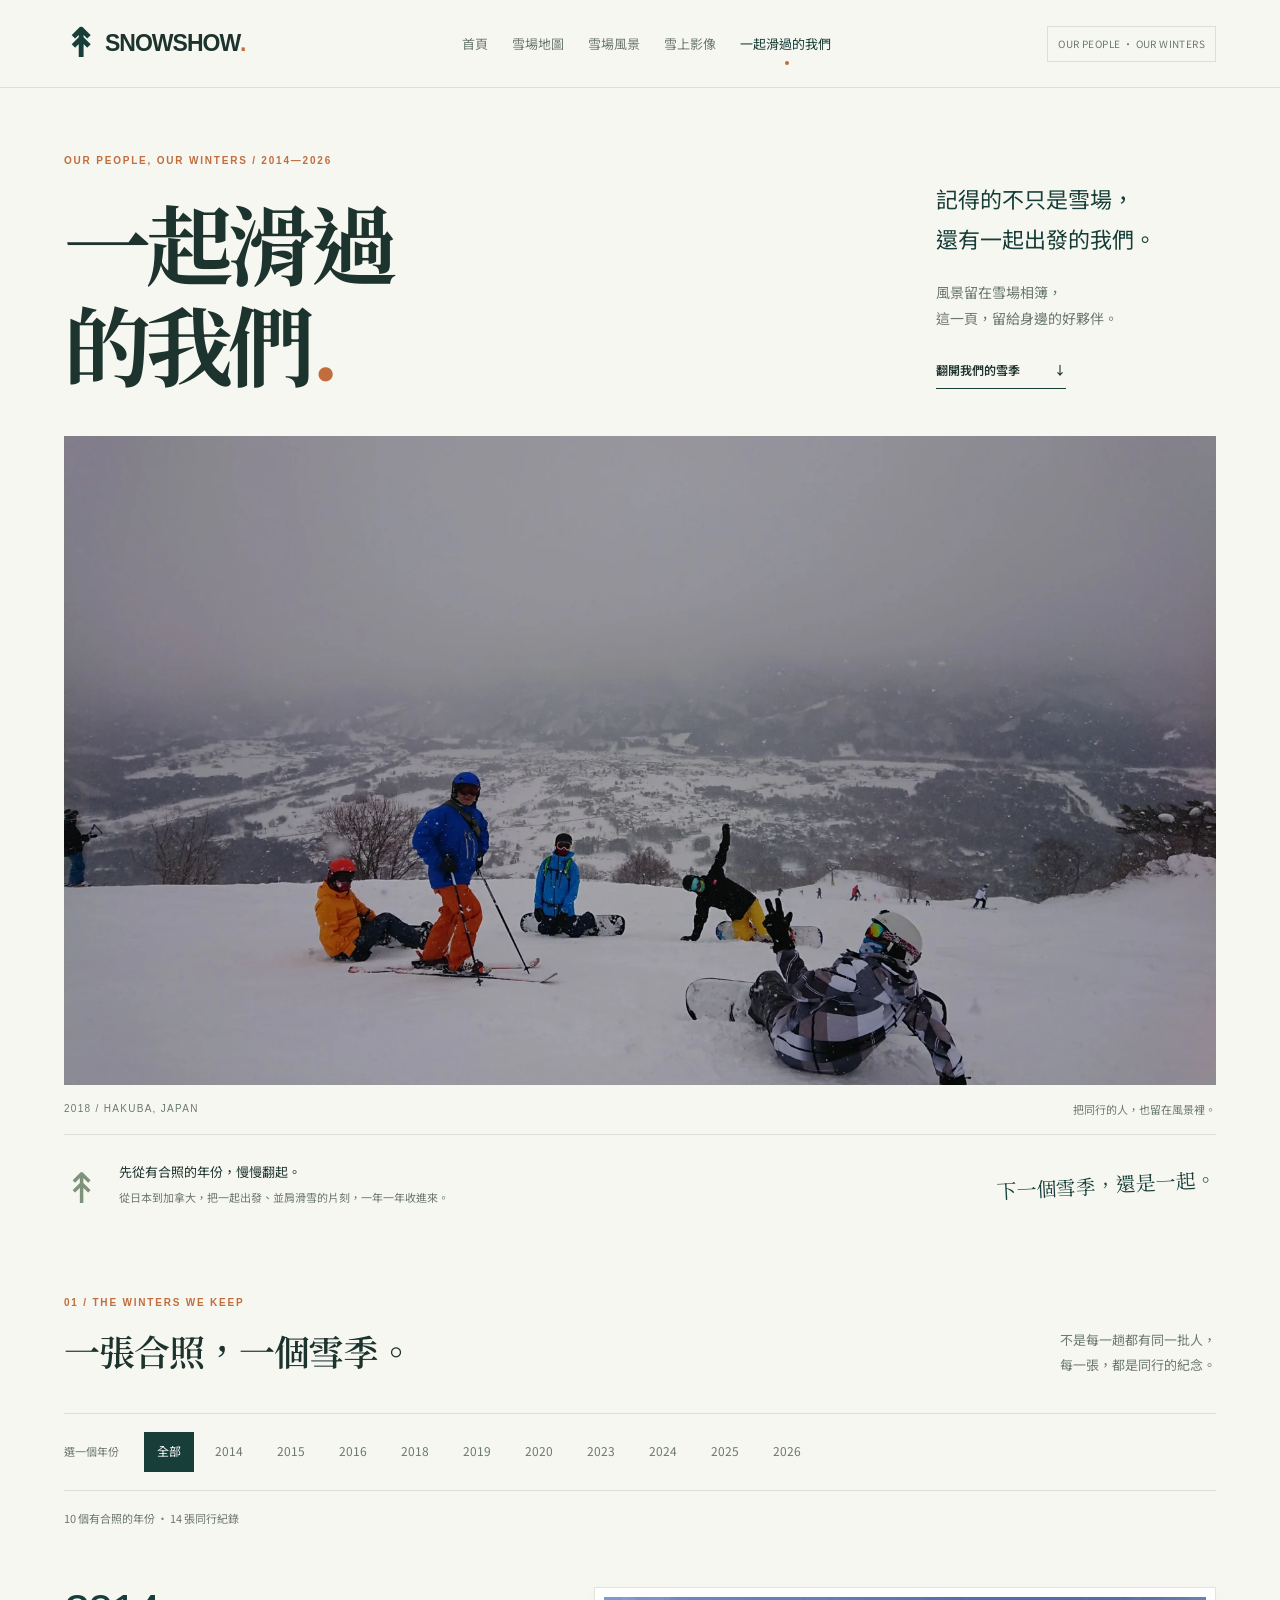
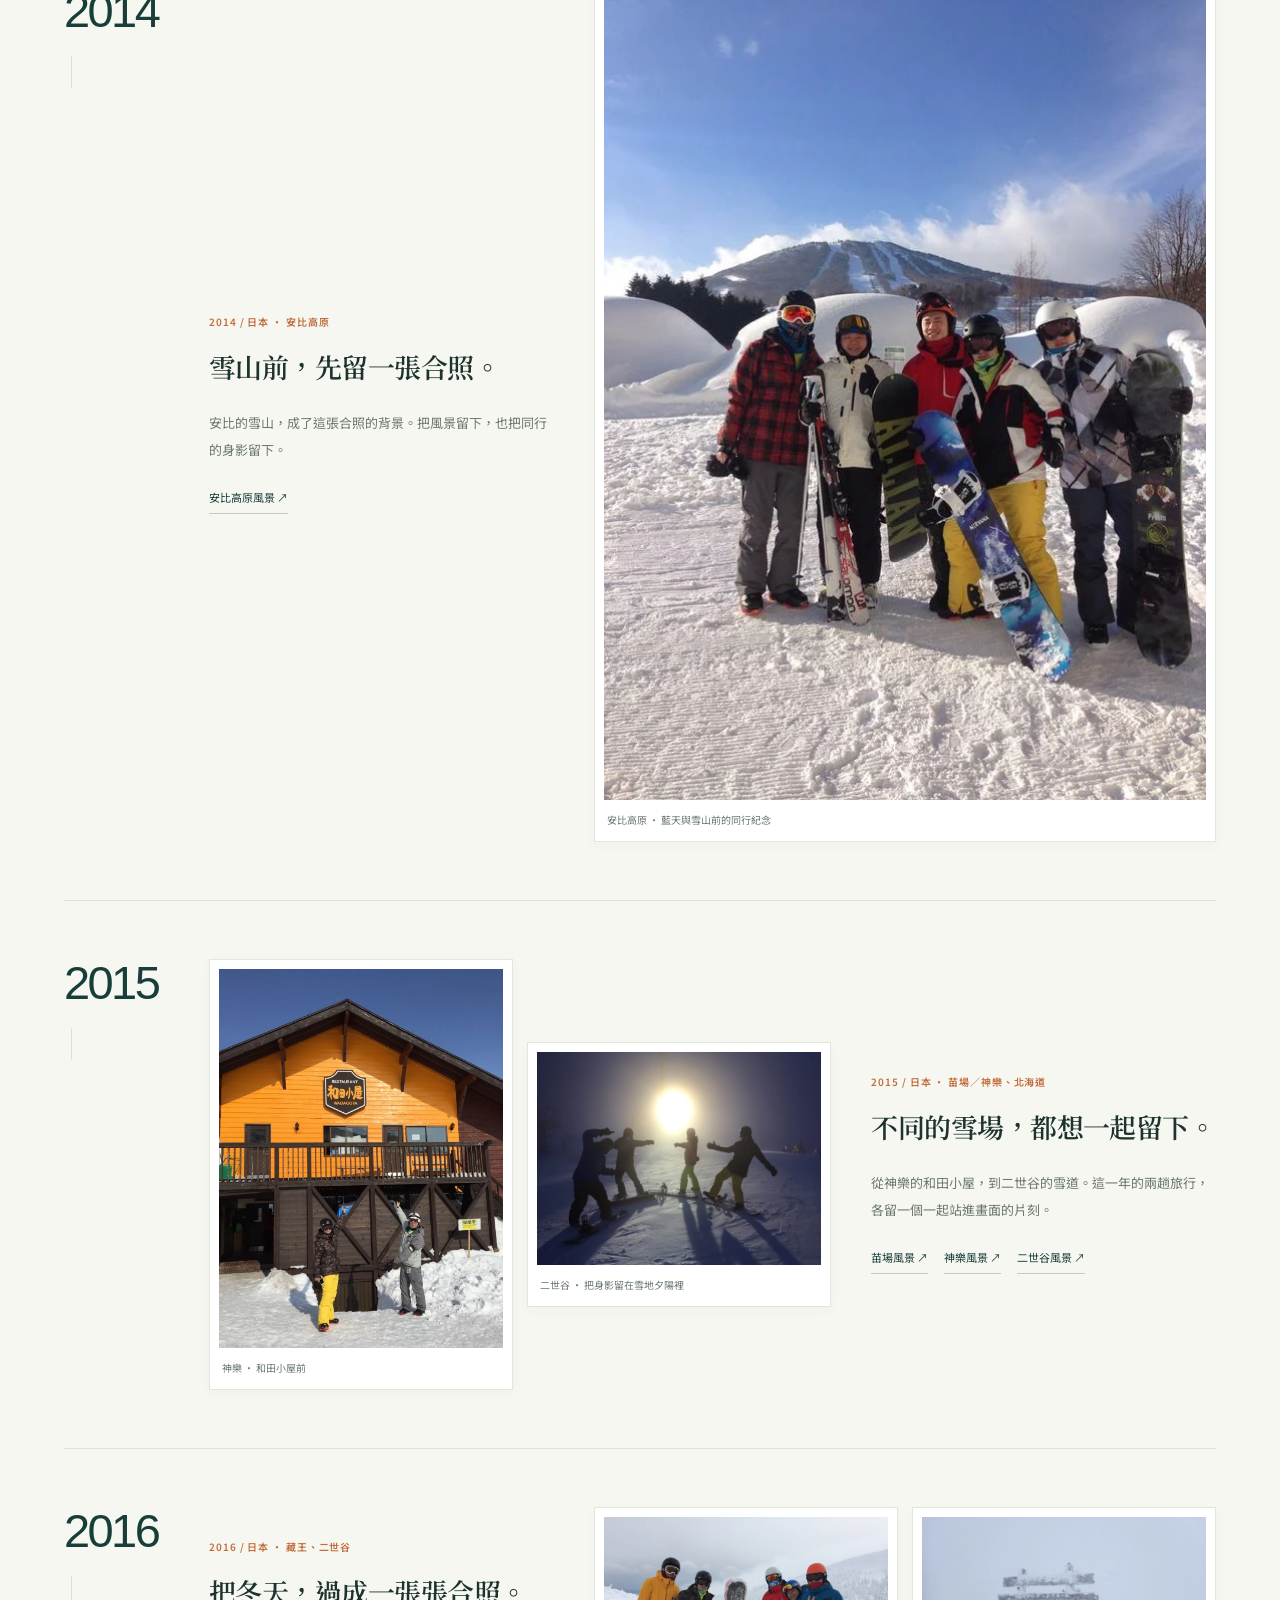
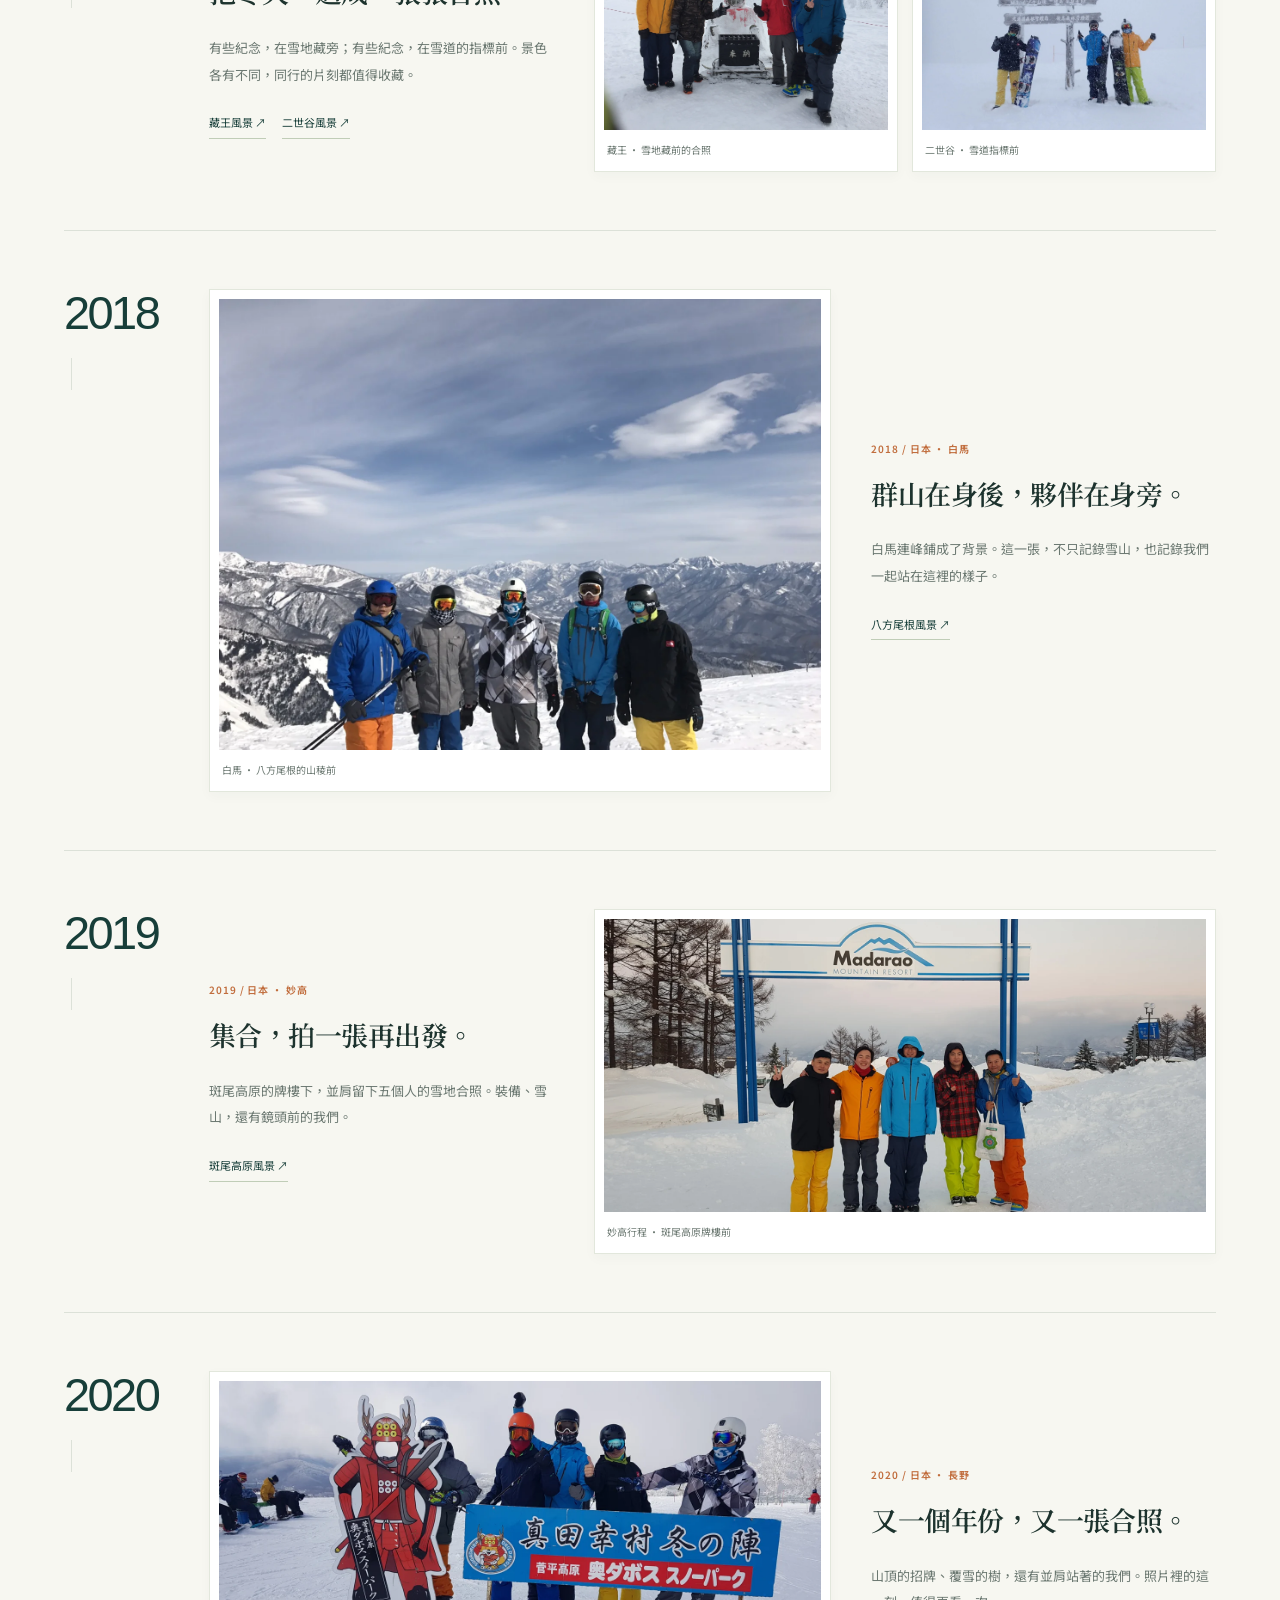
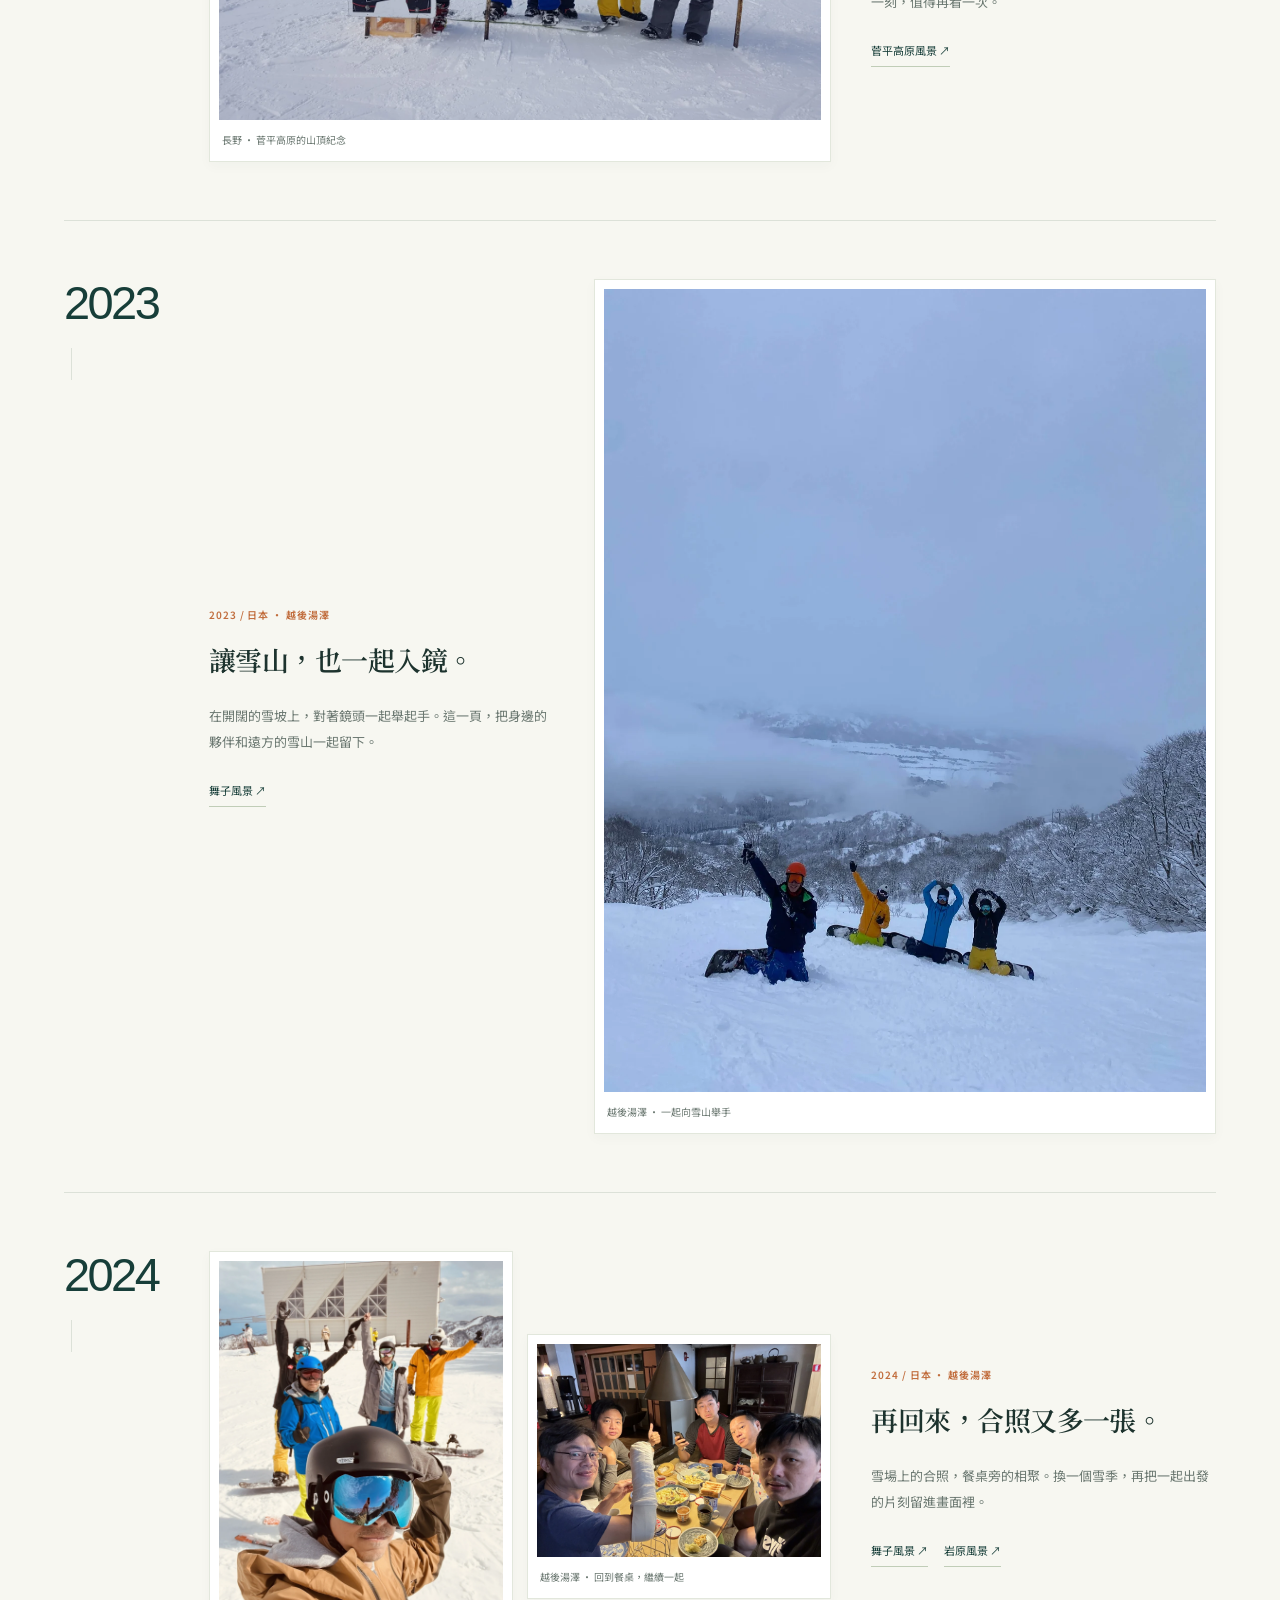
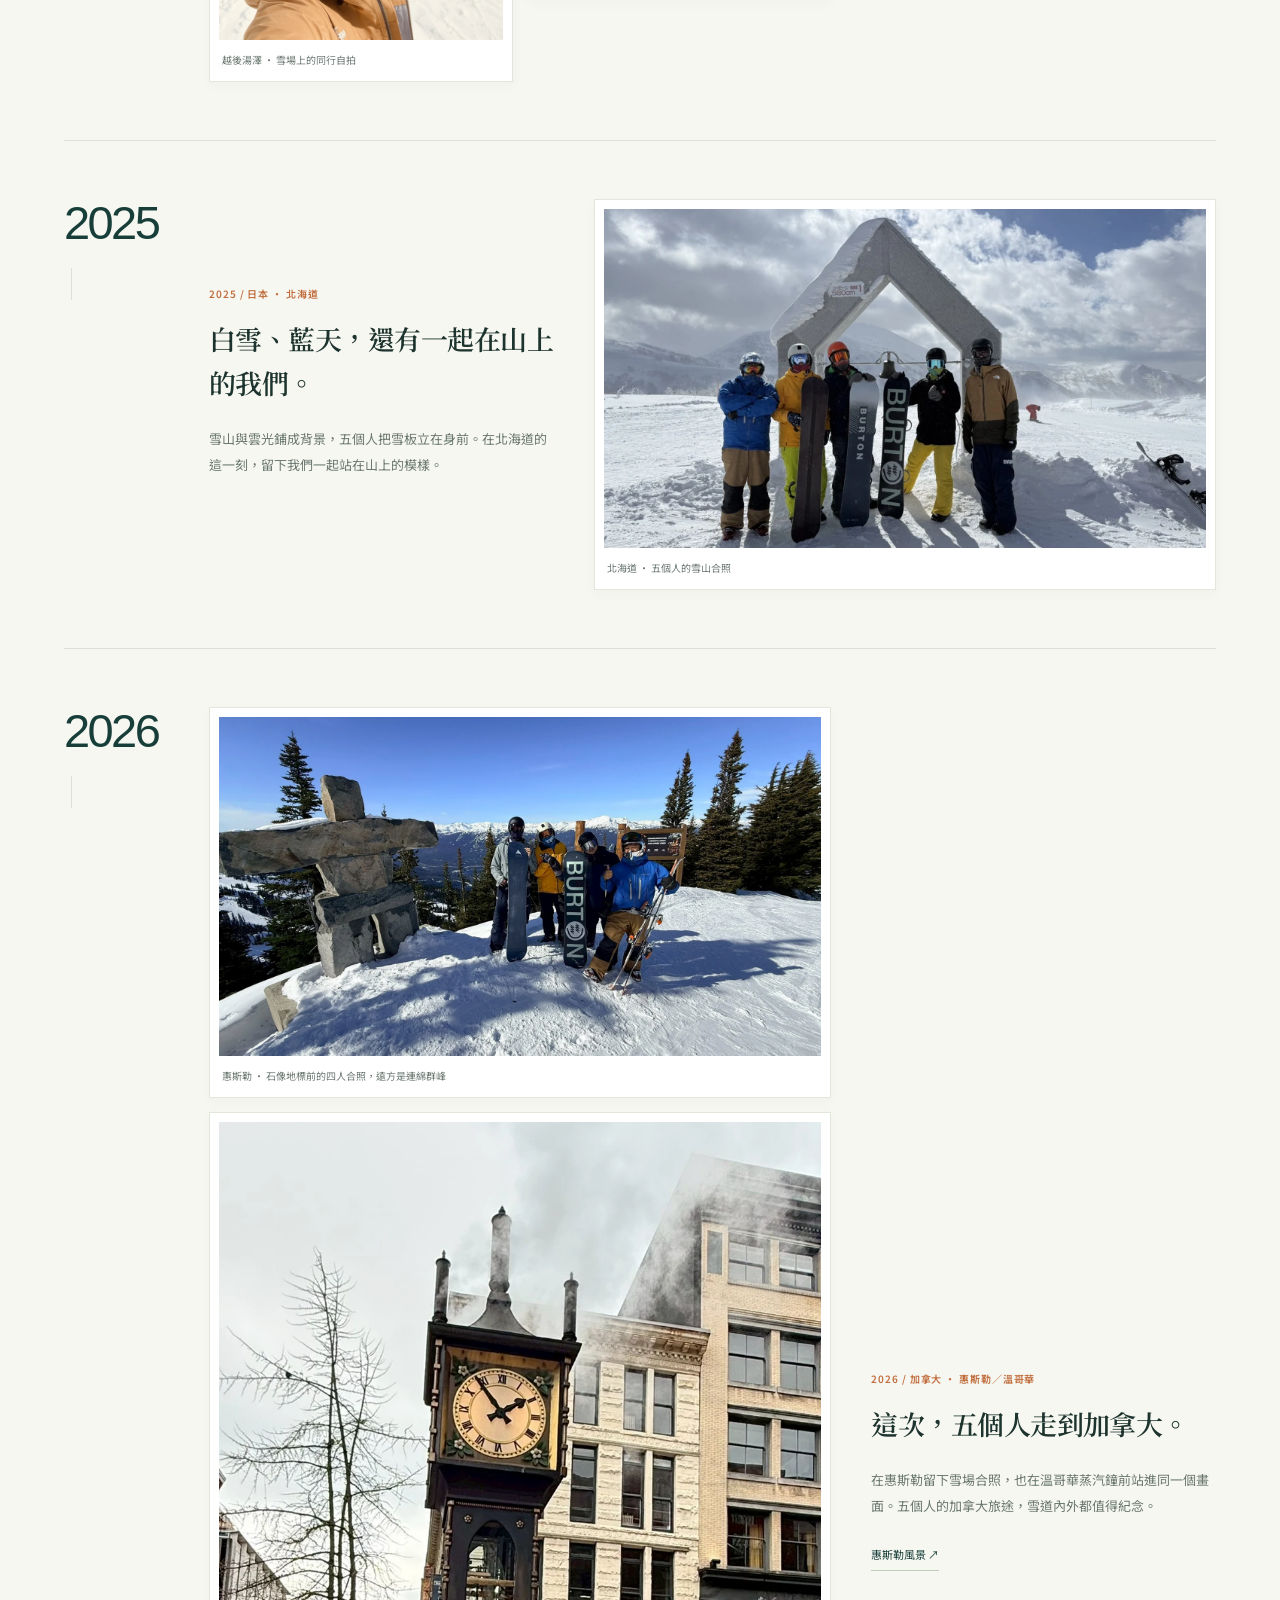
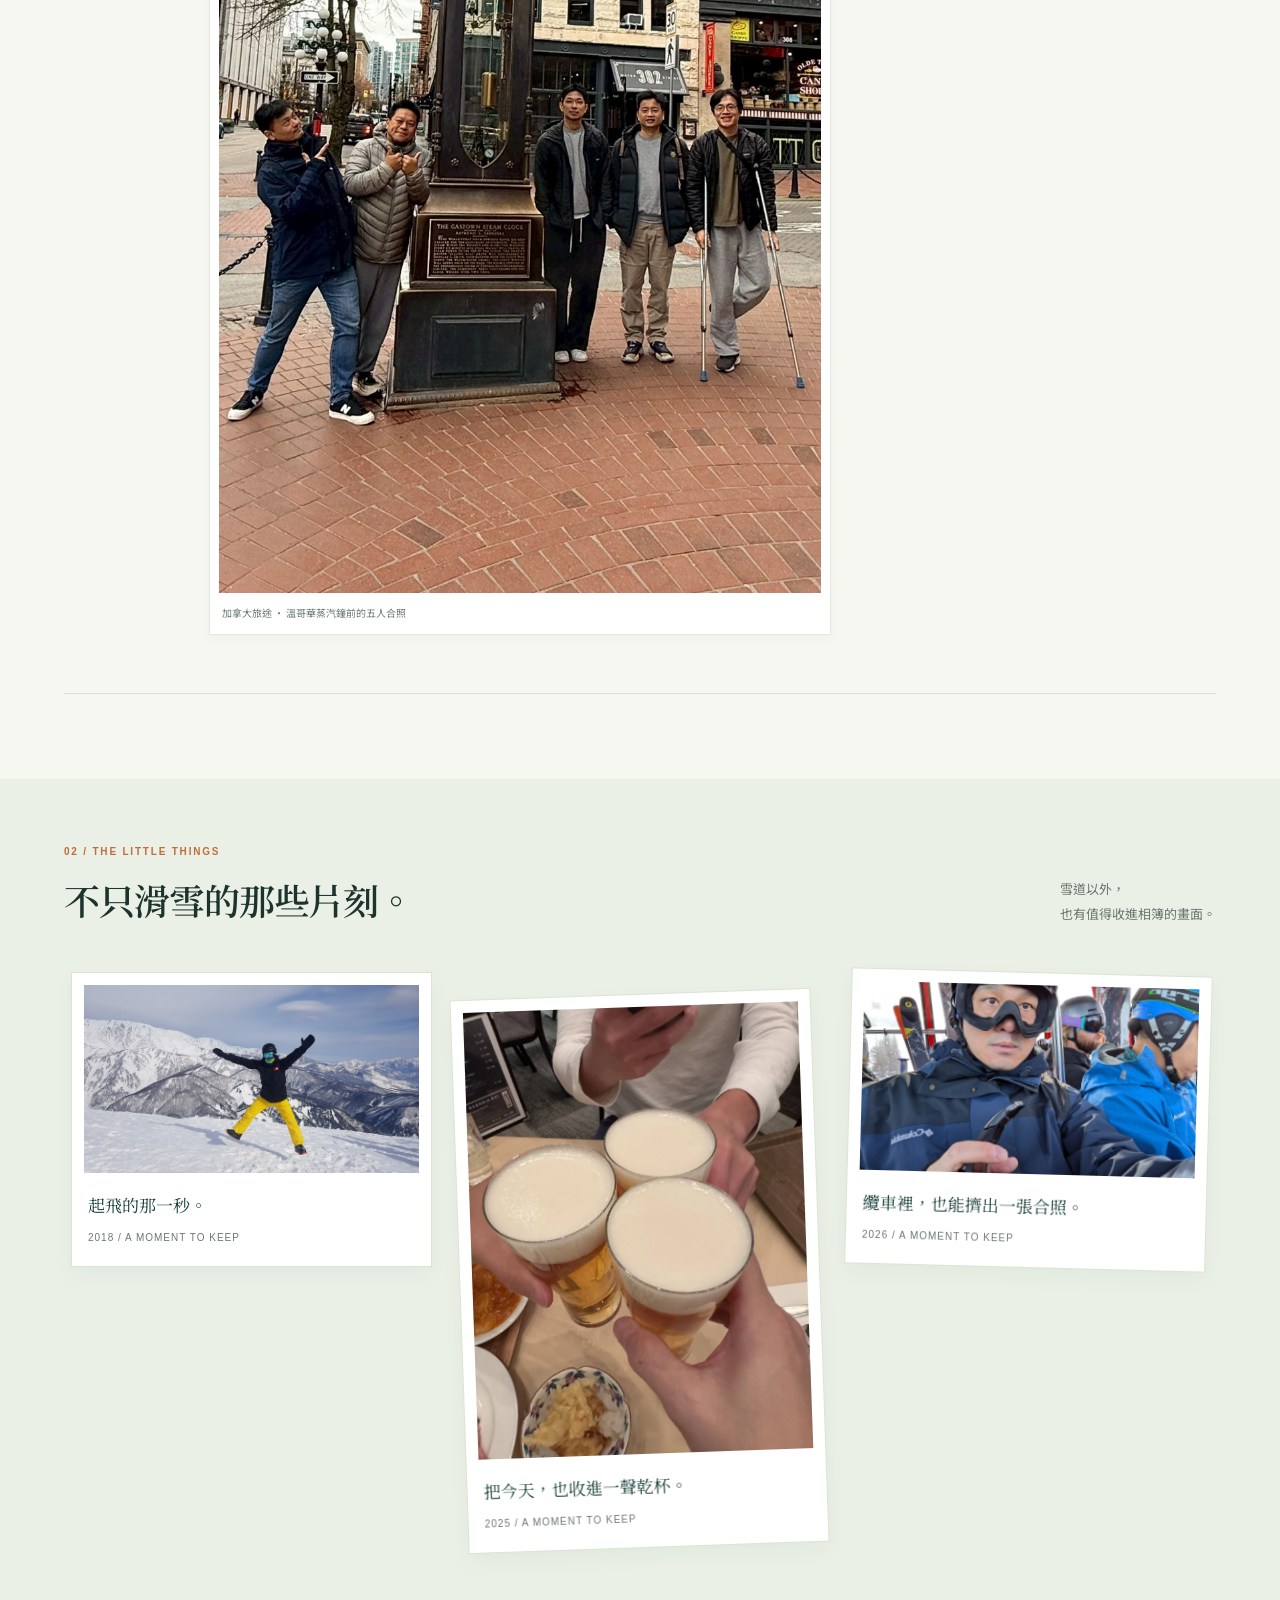
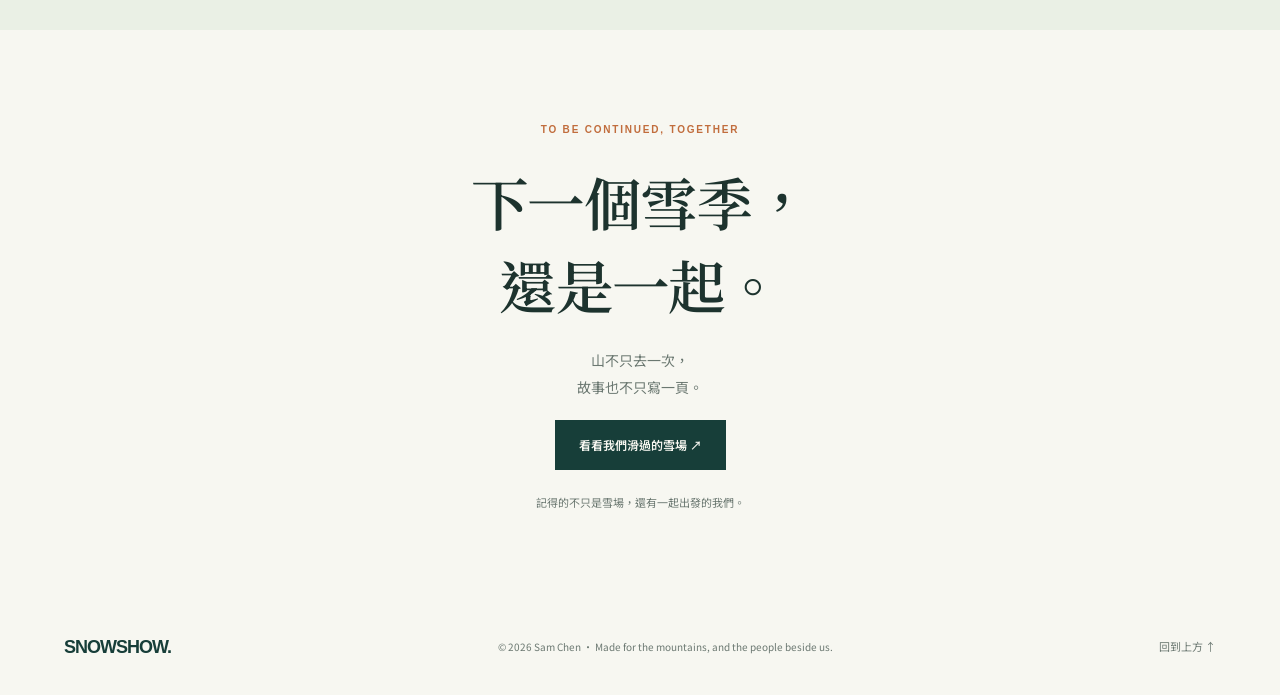
==== commit b2b51ab5: "Use selected 2018 Hakuba photo as companions cover" ====
--- a/companions.html
+++ b/companions.html
@@ -58,7 +58,7 @@
         <figure class="friends-cover">
           <div id="hero-photo"></div>
           <figcaption>
-            <span>2026 / WHISTLER, CANADA</span
+            <span>2018 / HAKUBA, JAPAN</span
             ><span>把同行的人，也留在風景裡。</span>
           </figcaption>
         </figure>
--- a/assets/css/companions.css
+++ b/assets/css/companions.css
@@ -12,6 +12,9 @@
     flex-basis: 100%;
     text-align: right;
   }
+}
+.memory[data-memory-year="2026"] .memory-photos.two {
+  grid-template-columns: minmax(0, 1fr);
 }
 .companions-page {
   --sans:
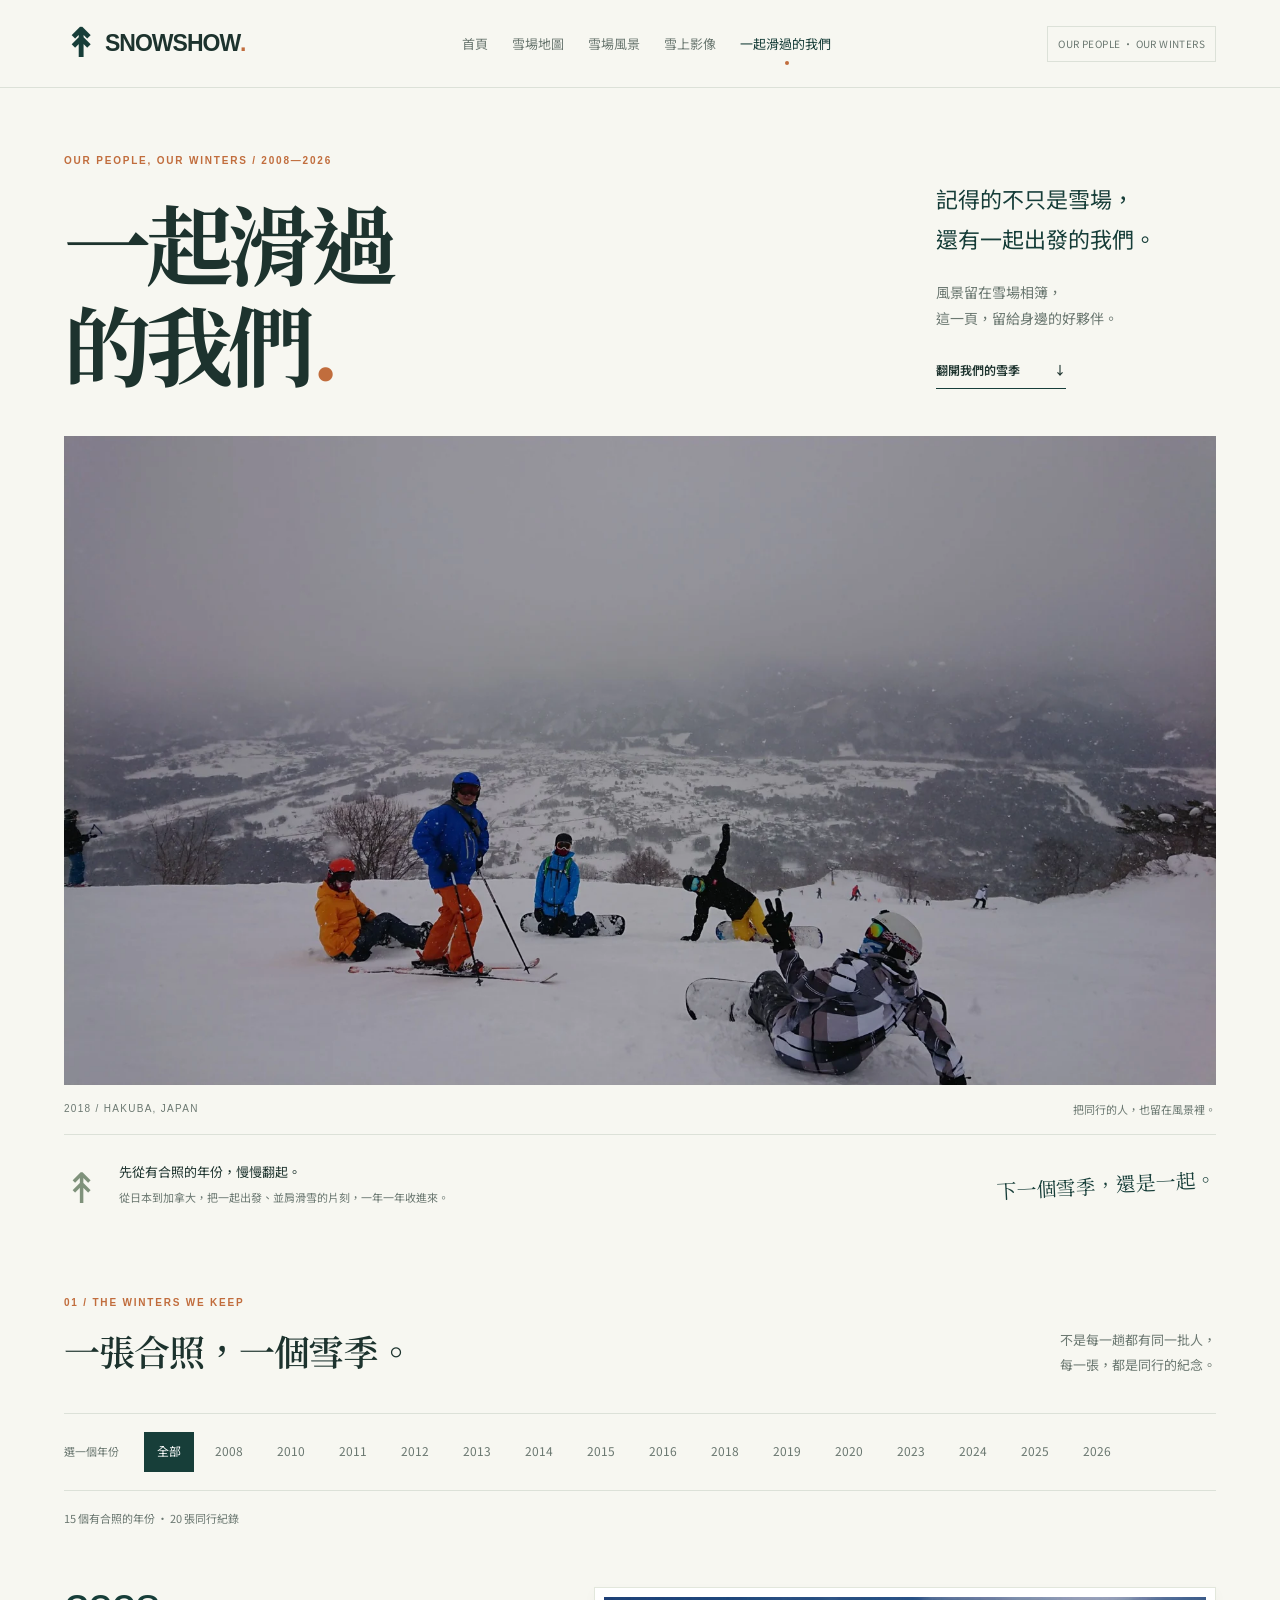
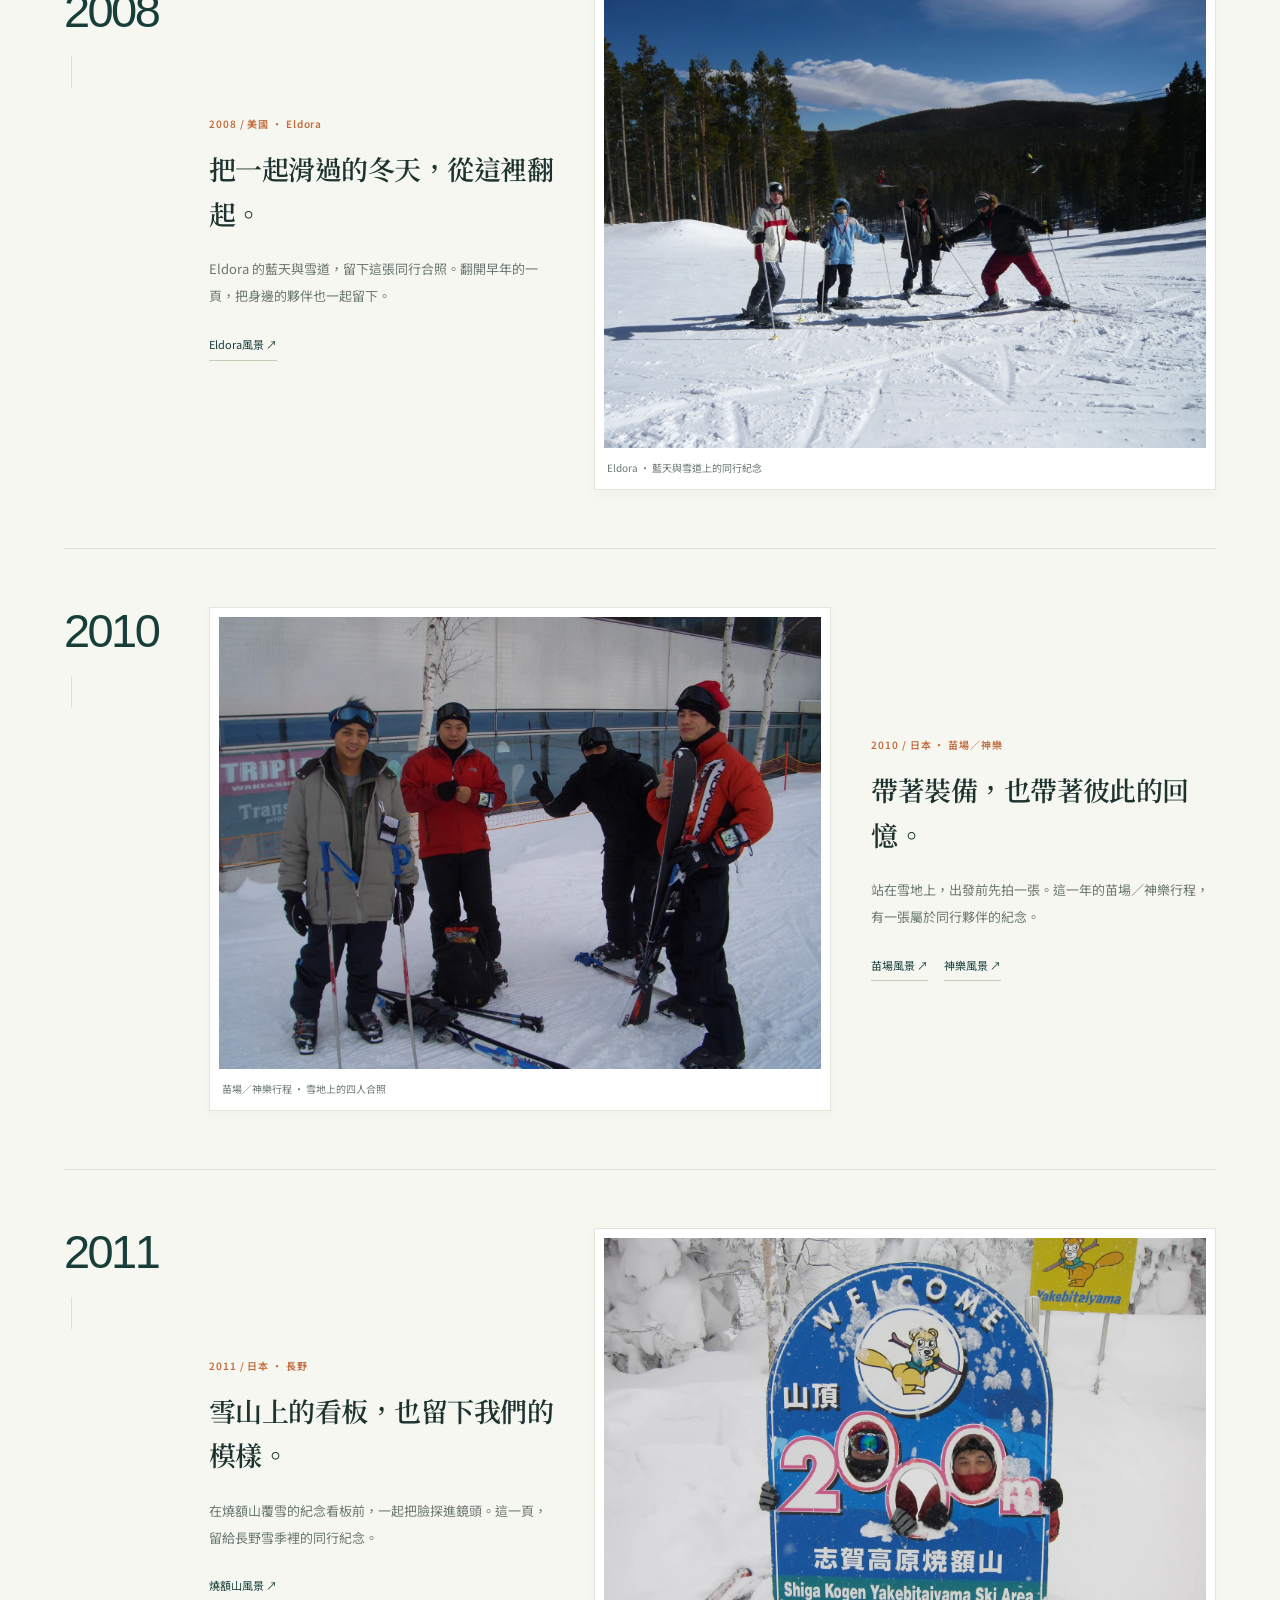
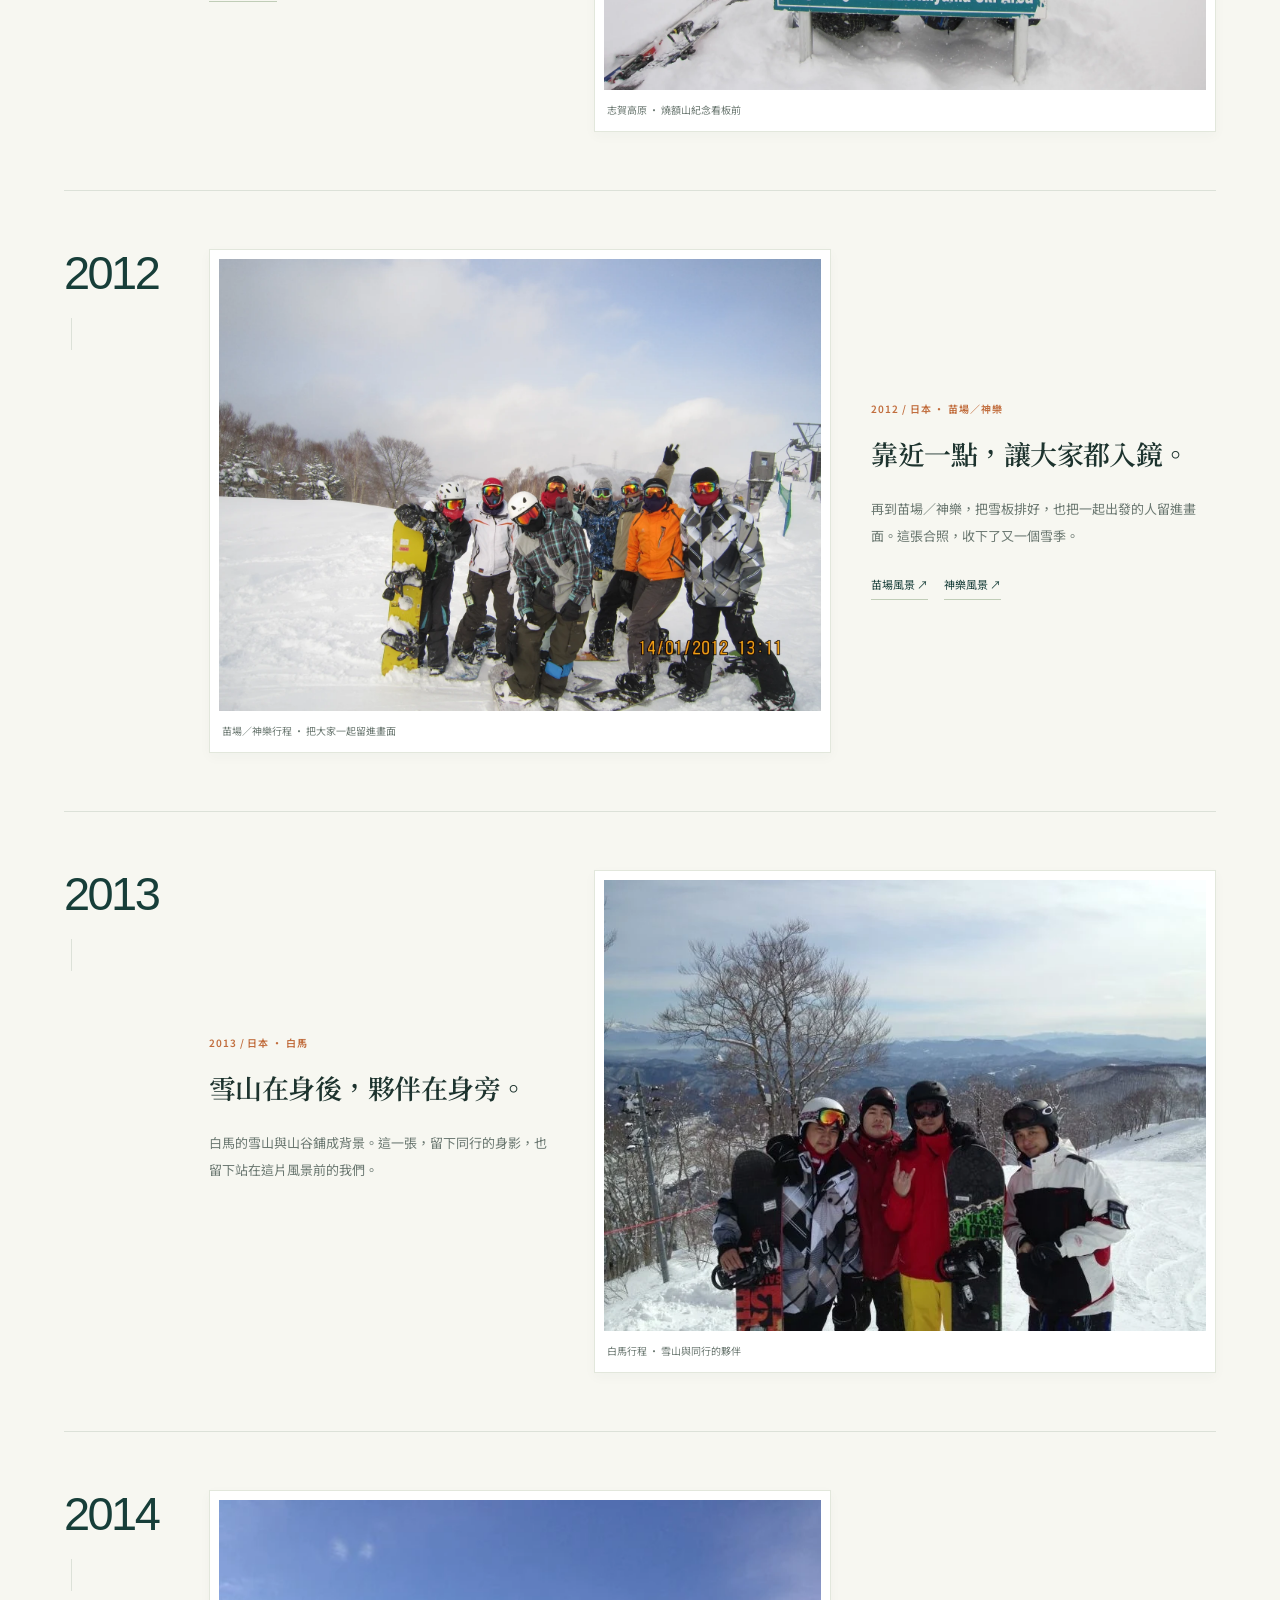
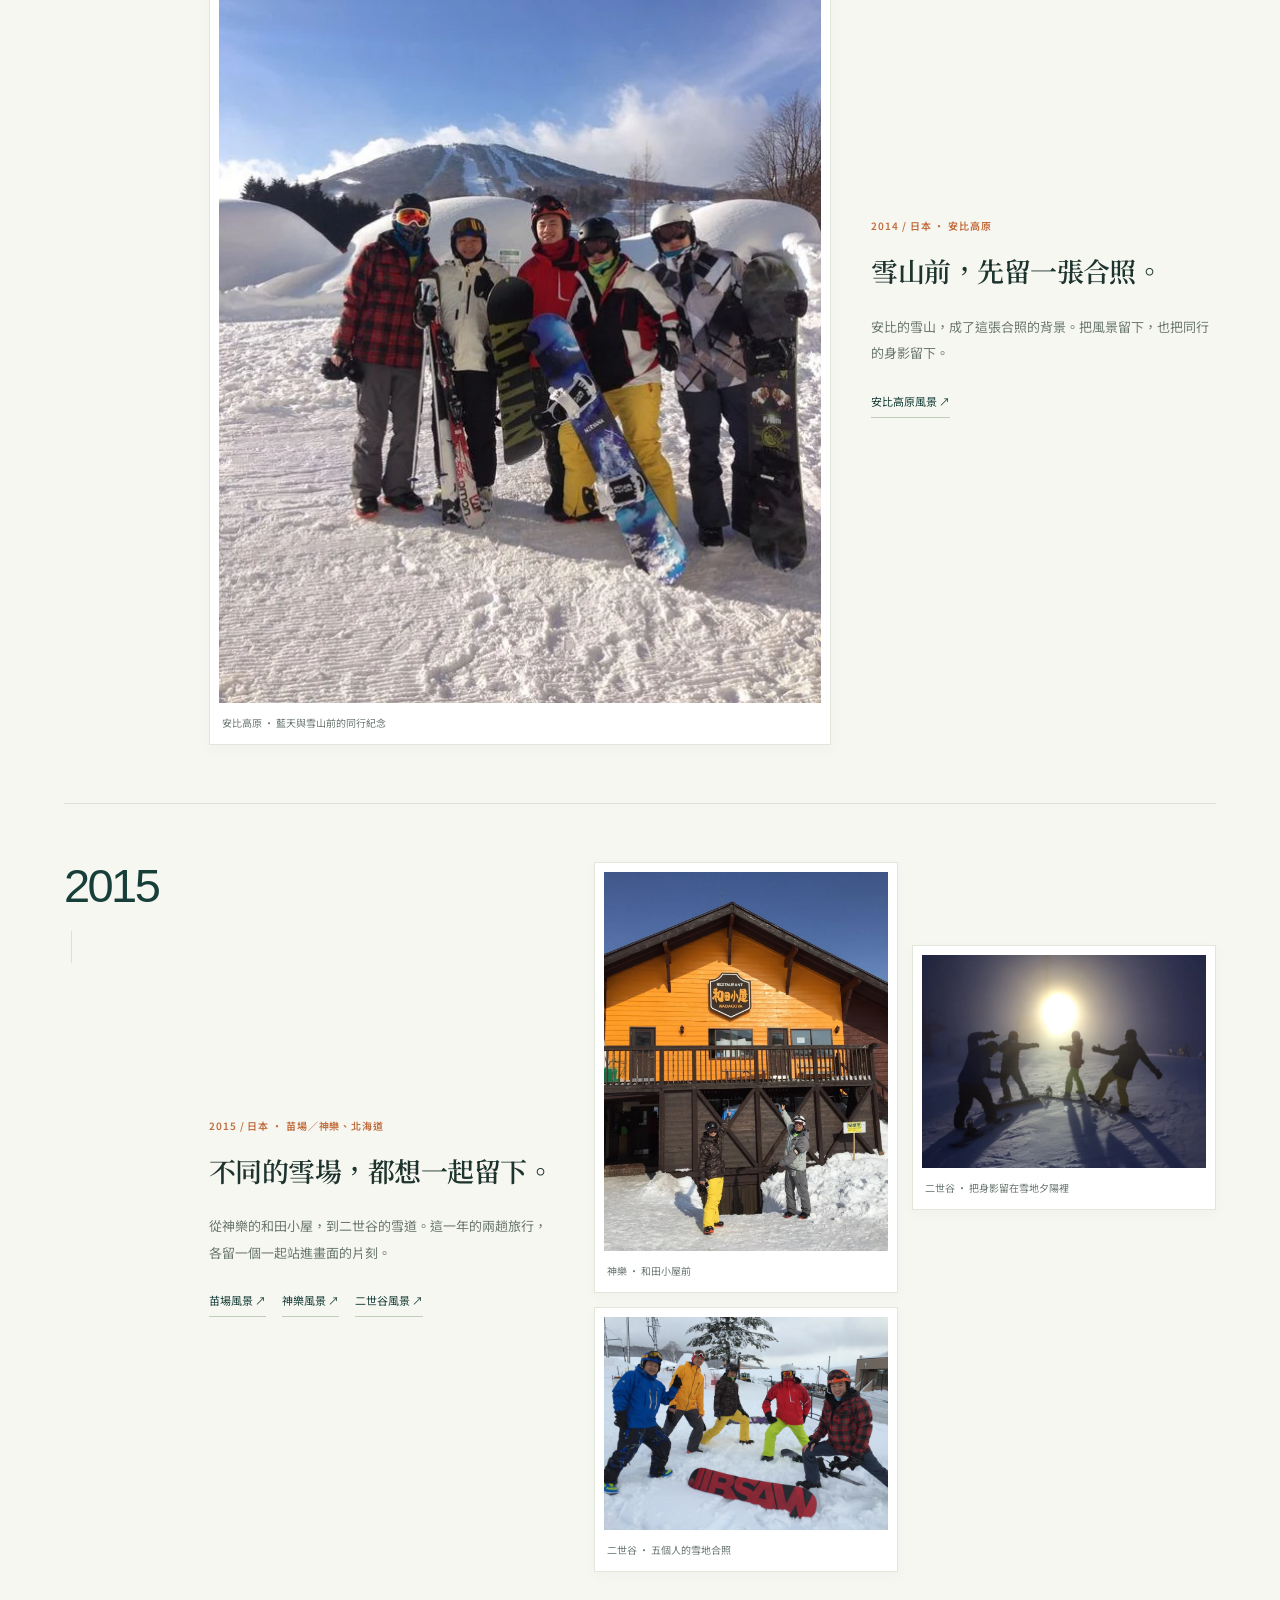
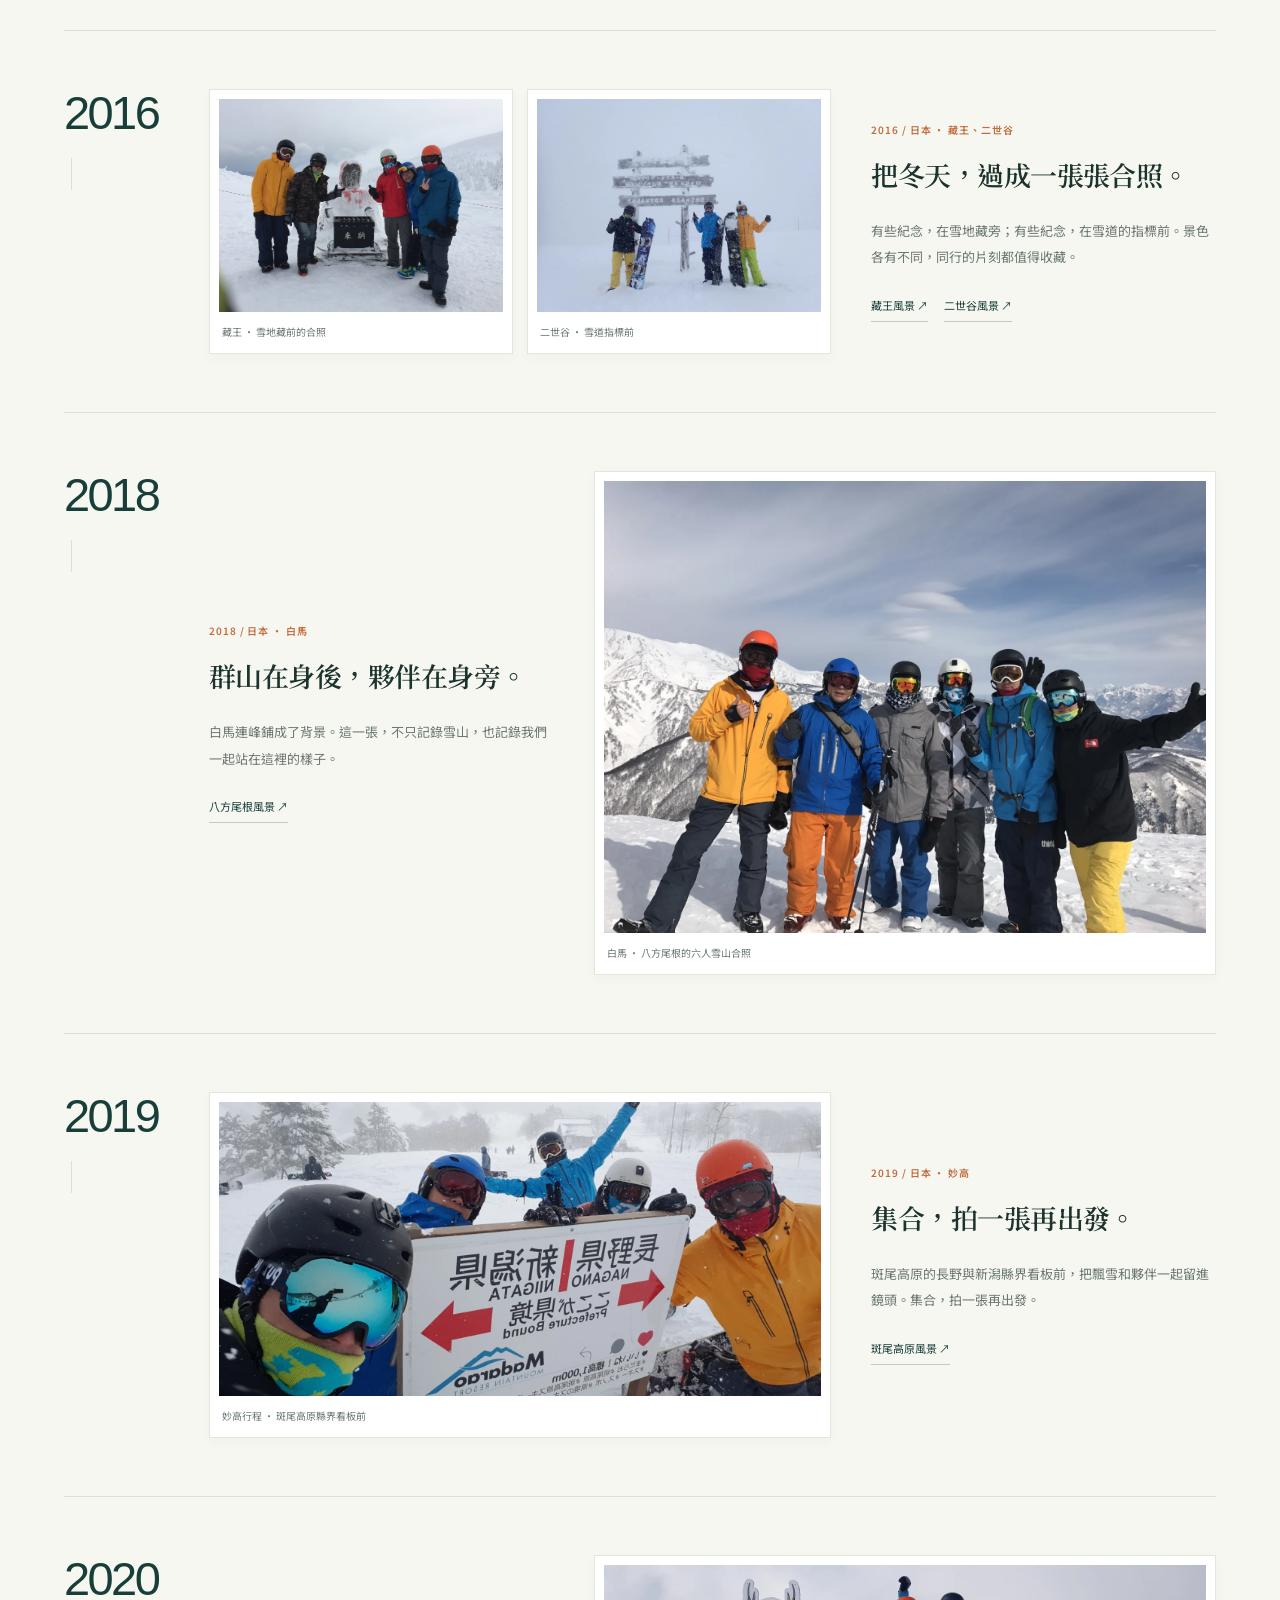
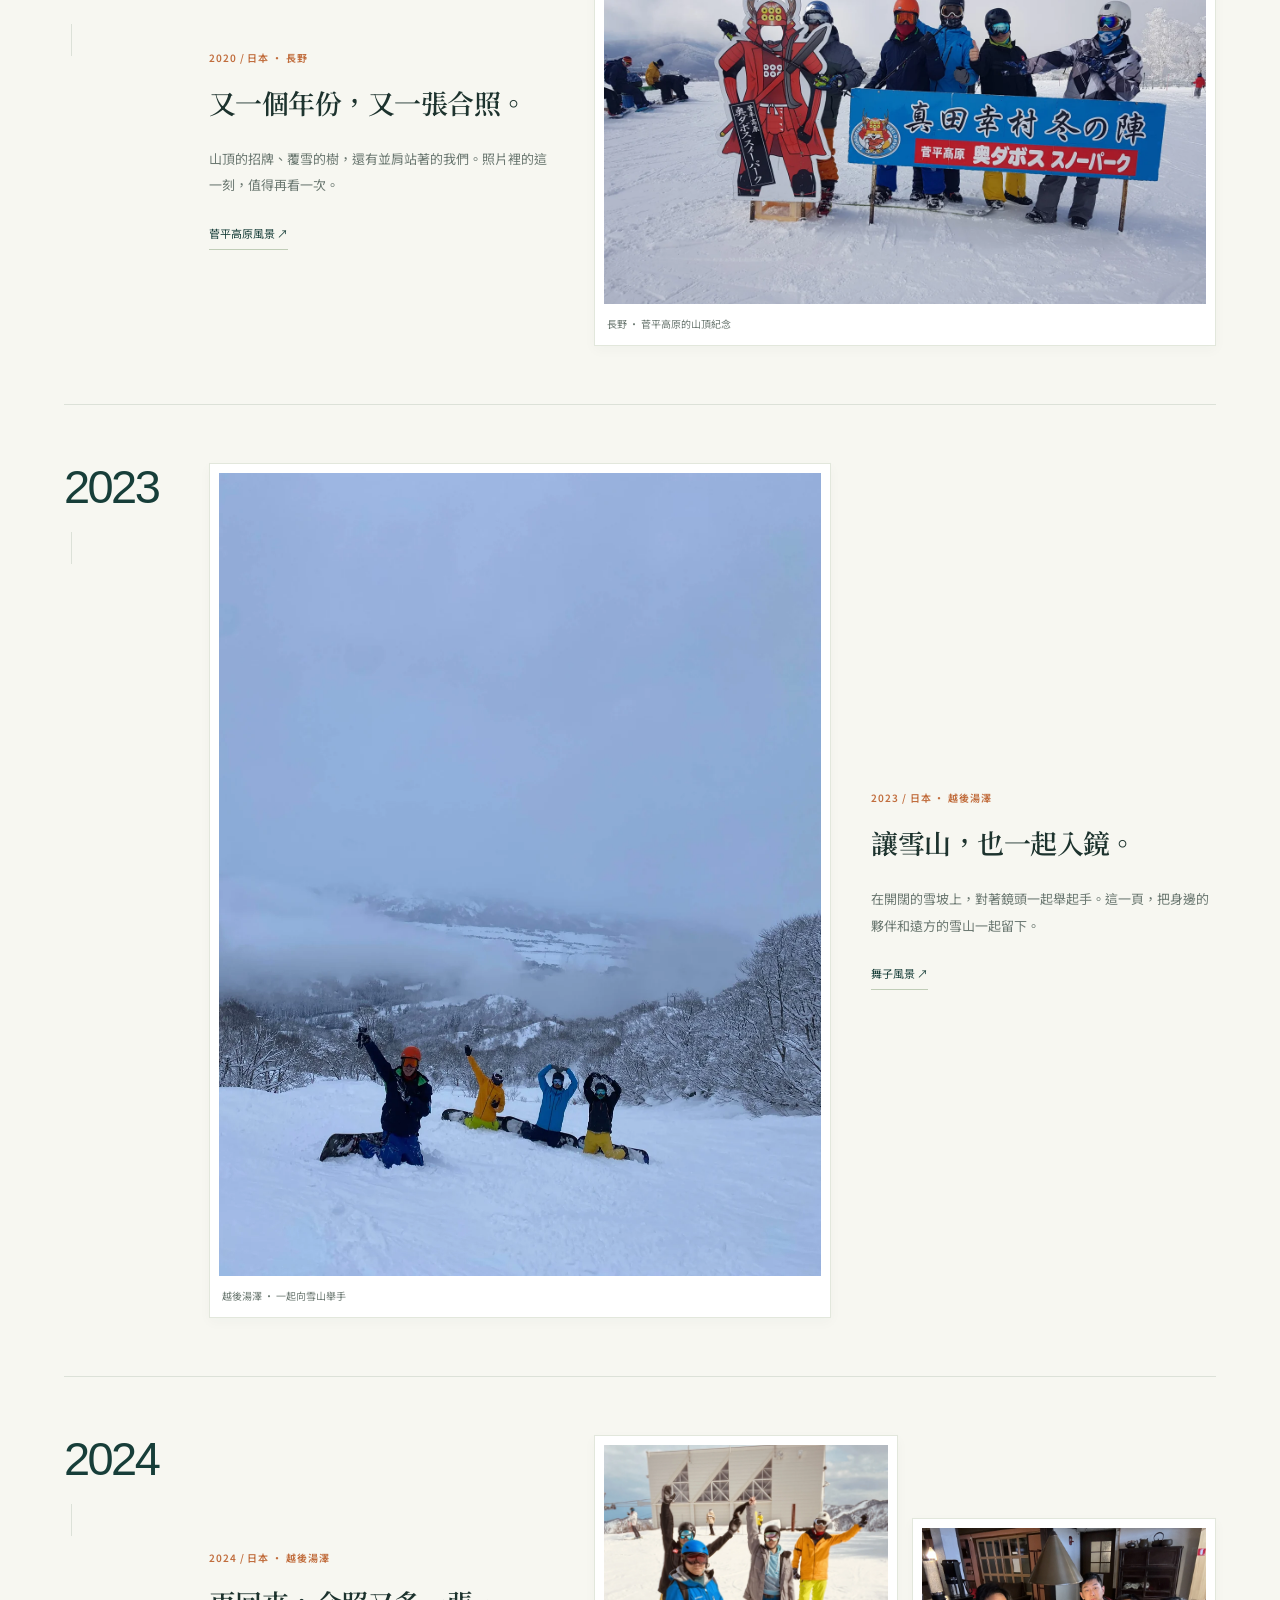
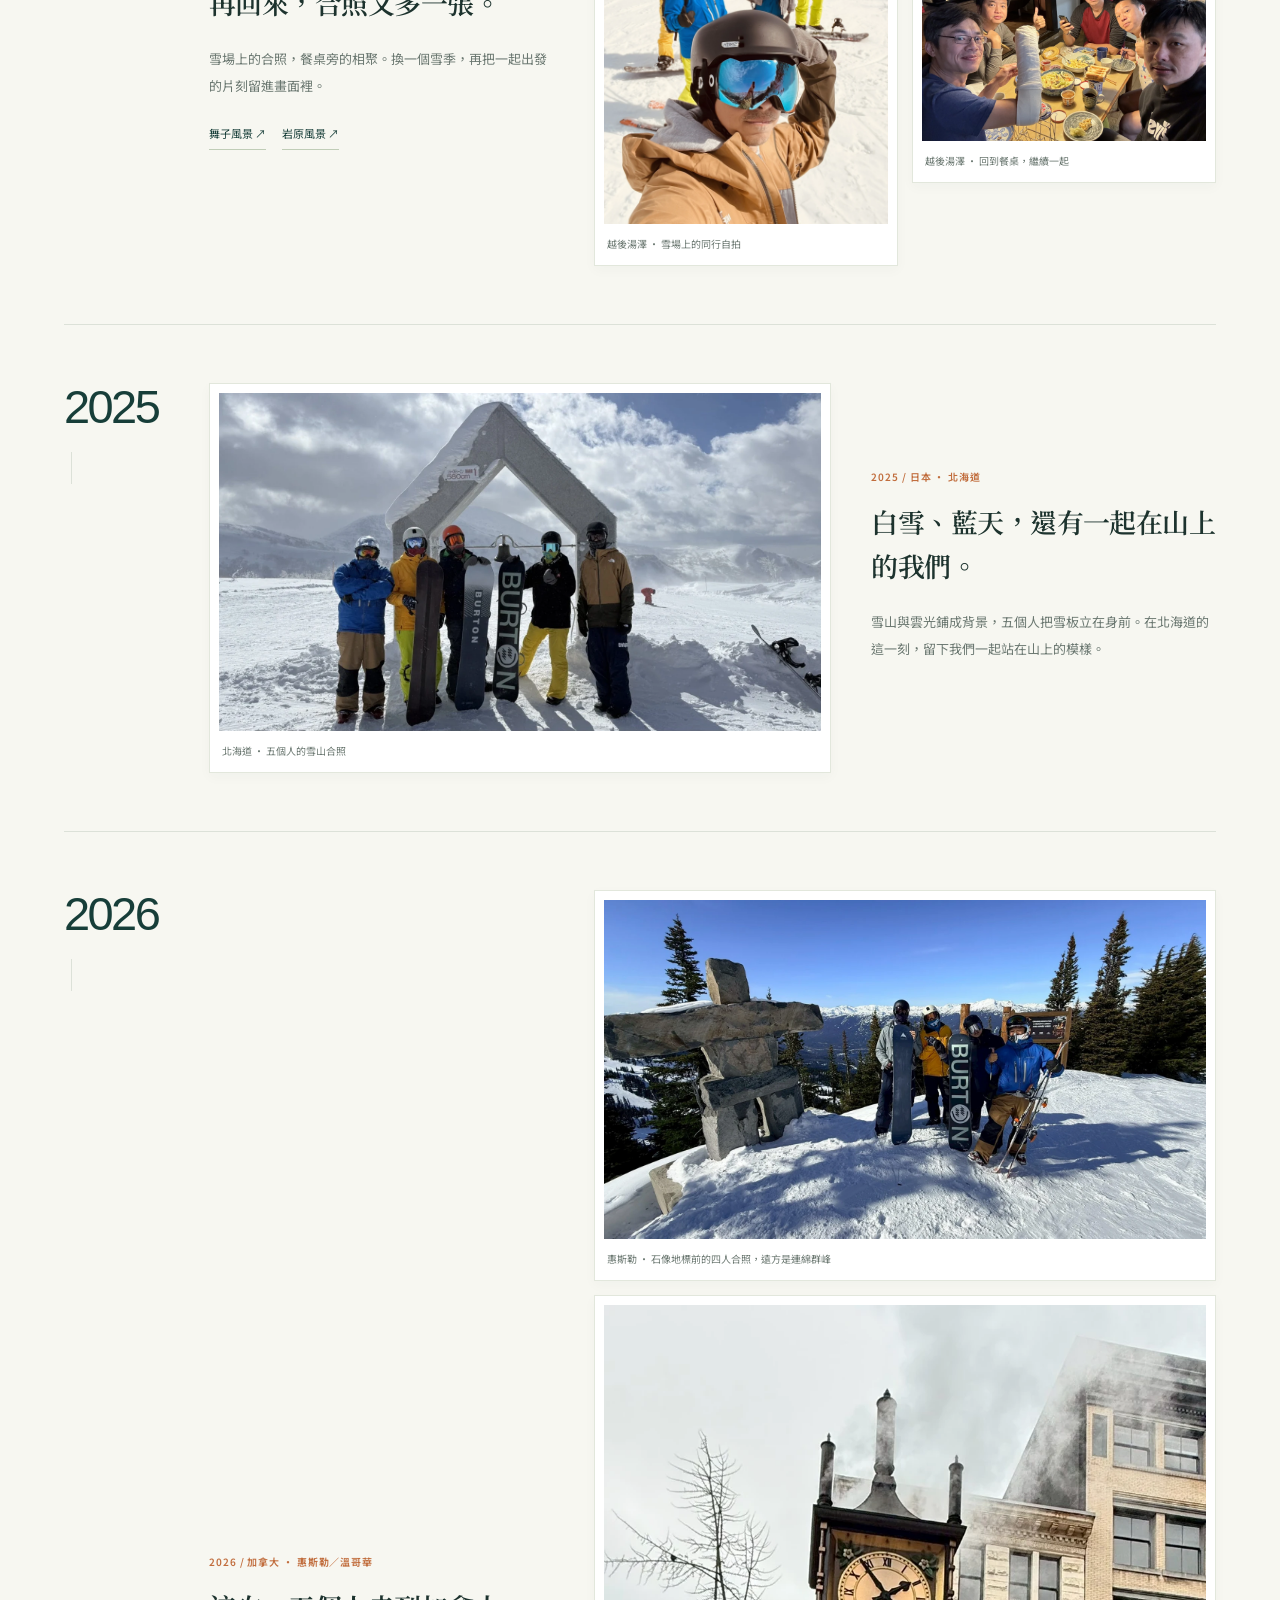
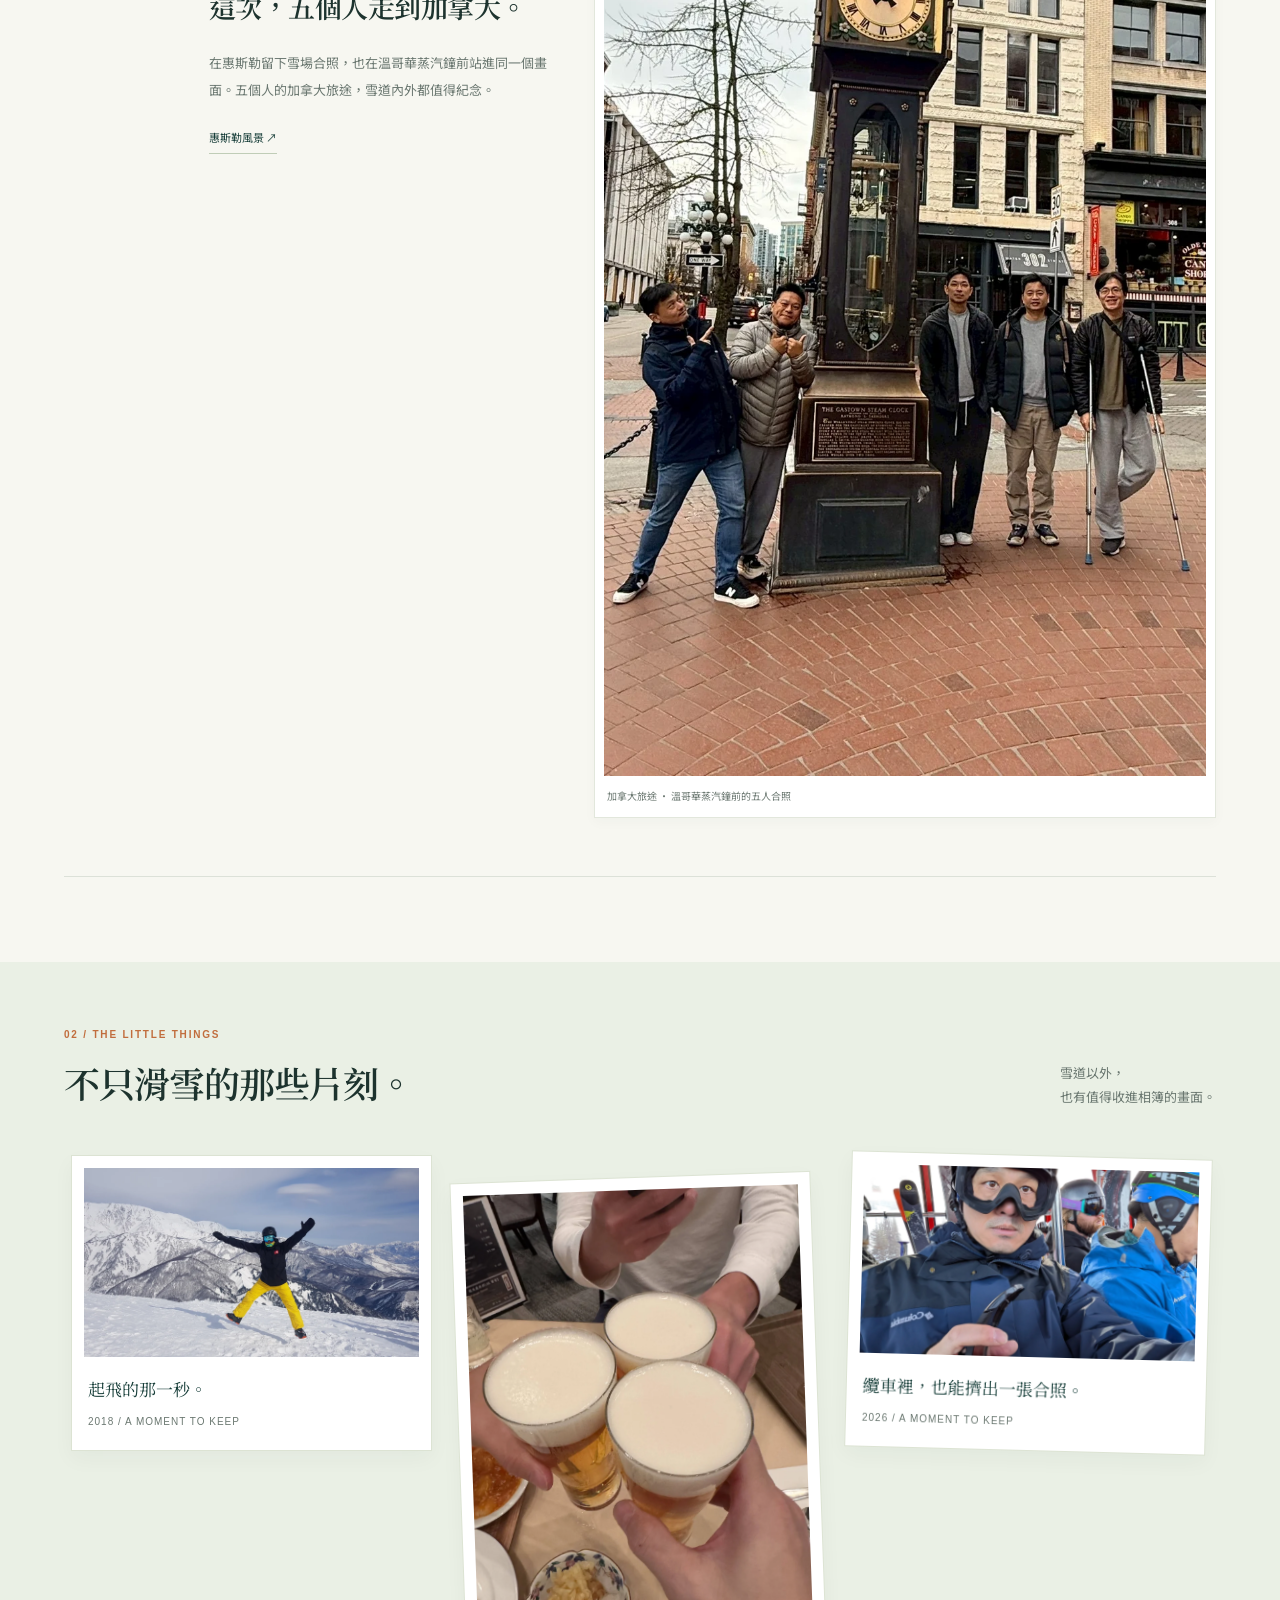
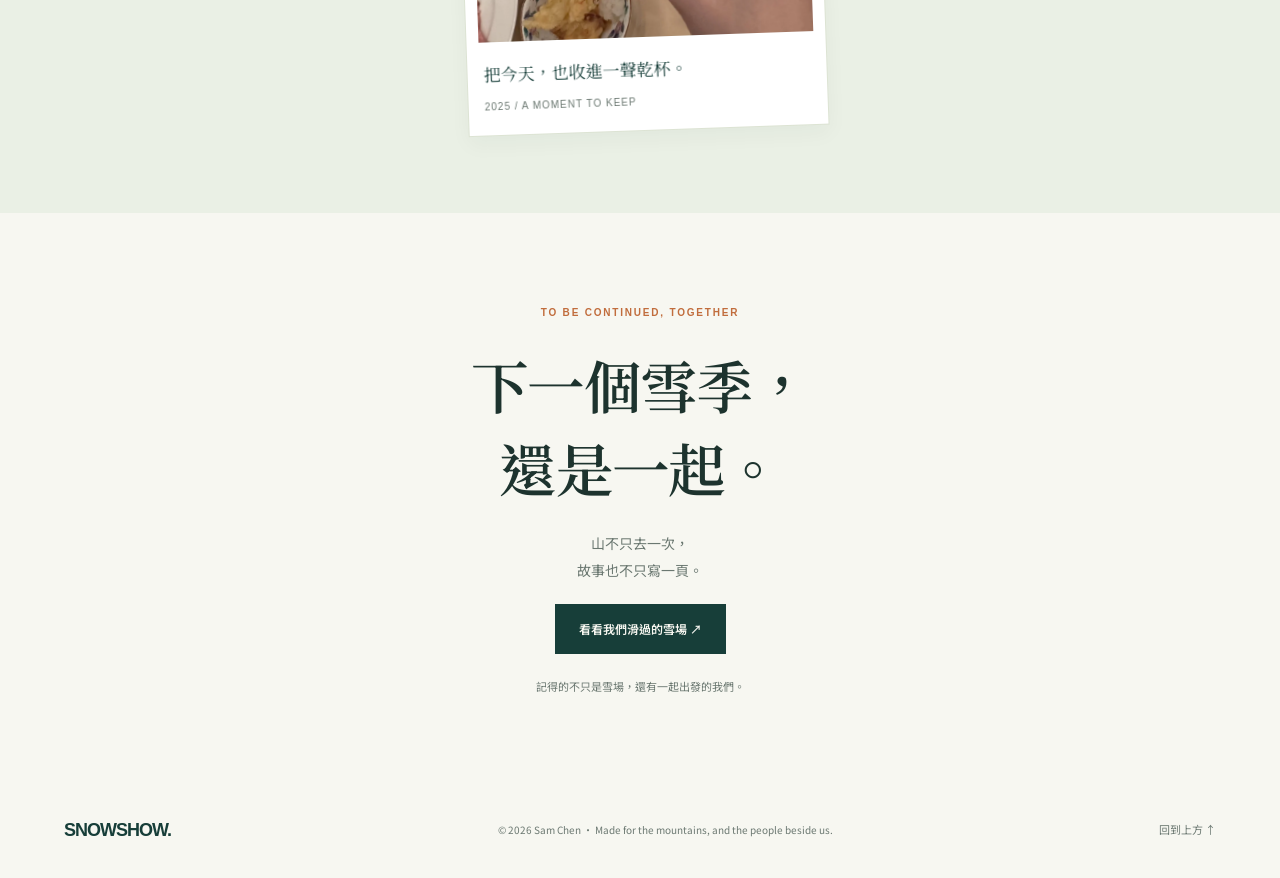
==== commit 65885c7b: "Extend companions timeline to 2008 with approved early trip photos" ====
--- a/companions.html
+++ b/companions.html
@@ -5,7 +5,7 @@
     <meta name="viewport" content="width=device-width, initial-scale=1" />
     <meta
       name="description"
-      content="一起滑過的我們。記得的不只是雪場，還有一起出發的夥伴。2014—2026 的同行紀念。"
+      content="一起滑過的我們。記得的不只是雪場，還有一起出發的夥伴。2008—2026 的同行紀念。"
     />
     <meta name="theme-color" content="#173e39" />
     <title>一起滑過的我們 — SnowShow</title>
@@ -42,7 +42,7 @@
       >
         <div class="friends-hero-heading">
           <div>
-            <p class="eyebrow">OUR PEOPLE, OUR WINTERS / 2014—2026</p>
+            <p class="eyebrow">OUR PEOPLE, OUR WINTERS / 2008—2026</p>
             <h1 id="hero-title">一起滑過<br />的我們<span>.</span></h1>
           </div>
           <div class="friends-intro">
--- a/assets/css/site.css
+++ b/assets/css/site.css
@@ -1369,12 +1369,21 @@
   .site-nav {
     grid-row: 2;
     grid-column: 1/-1;
-    gap: 0;
-    justify-content: space-between;
+    min-width: 0;
+    max-width: 100%;
+    gap: 24px;
+    justify-content: flex-start;
+    overflow-x: auto;
+    overscroll-behavior-x: contain;
+    -webkit-overflow-scrolling: touch;
+    scrollbar-width: thin;
+    padding: 4px 0;
   }
   .site-nav a {
+    flex: 0 0 auto;
+    min-height: 44px;
     padding: 12px 0 15px;
-    font-size: 12px;
+    font-size: 13px;
   }
   .site-nav a[aria-current]::after {
     bottom: 7px;
